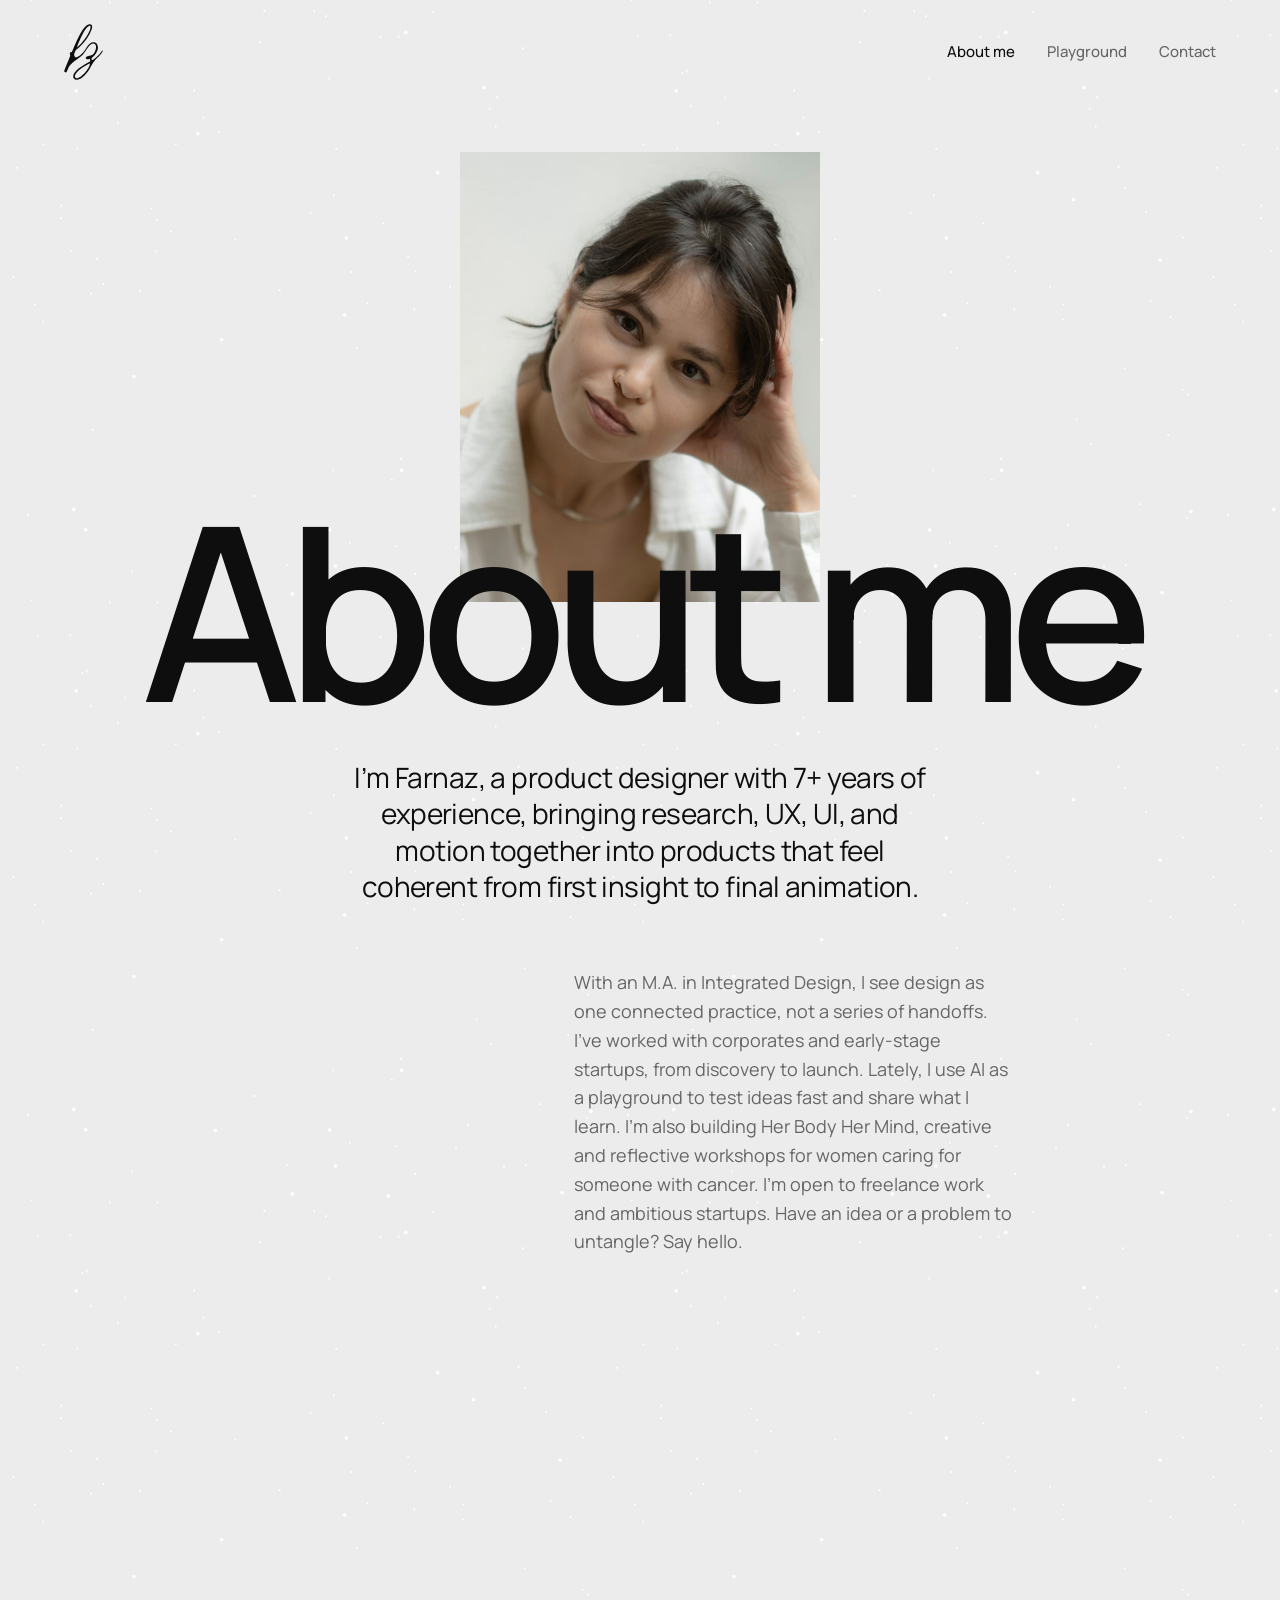
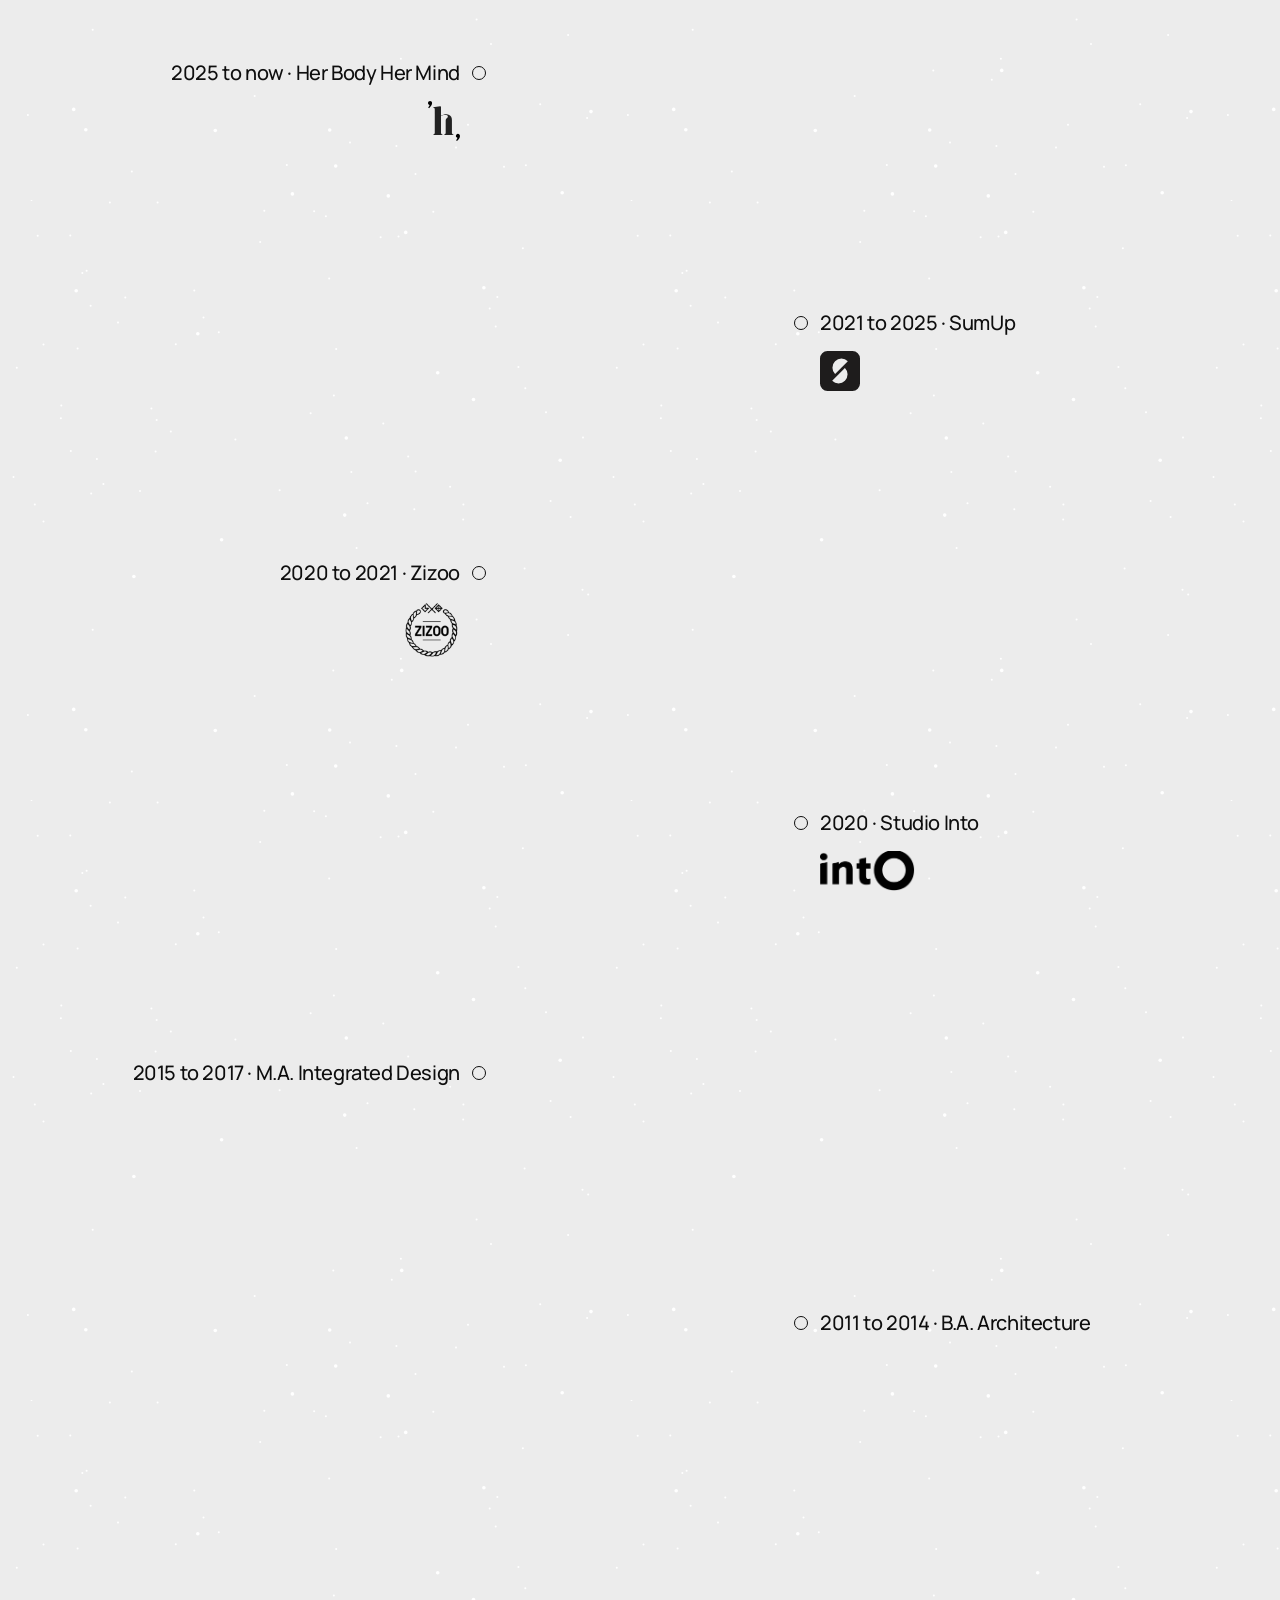
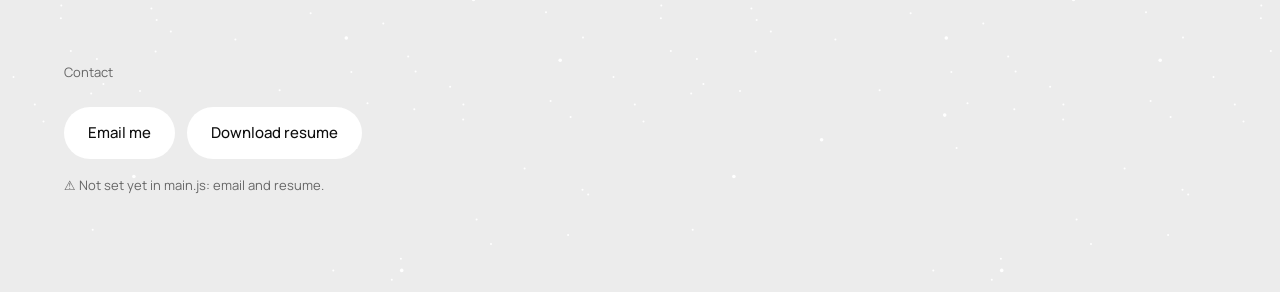
==== 02 Site/about.html @ 8afac3a8 "Add the About me page, home captions with arrows, card images and the Her Body, Her Mind design syst" ====
<!doctype html>
<html lang="en">
<head>
  <meta charset="utf-8">
  <meta name="viewport" content="width=device-width, initial-scale=1">
  <title>About · Farnaz Zamanian</title>
  <link rel="preconnect" href="https://fonts.googleapis.com">
  <link rel="preconnect" href="https://fonts.gstatic.com" crossorigin>
  <link rel="stylesheet" href="https://fonts.googleapis.com/css2?family=Manrope:wght@400;500;600&display=swap">
  <link rel="stylesheet" href="style.css">
  <script src="main.js" defer></script>
</head>
<body>
  <a class="skip" href="#main">Skip to content</a>
  <header class="site-header">
    <nav class="nav container" aria-label="Main">
      <a class="nav__home" href="index.html" aria-label="Farnaz Zamanian, home"><svg class="logo" viewBox="82 6 348 500" aria-hidden="true" focusable="false"><path d="M307.298 8.20898C339.814 5.30316 336.316 33.285 328.627 54.3984C308.853 108.698 273.041 160.387 232.014 201.142C224.745 208.503 216.998 215.389 208.826 221.754C200.422 228.169 191.078 231.038 186.95 240.13C183.36 248.037 179.671 256.204 176.059 264.461C166.529 286.24 179.042 309.8 200.924 300.509C234.007 286.46 257.809 255.288 276.921 226.456C288.72 208.657 299.004 190.495 317.171 178.233C333.674 165.115 365.833 166.449 377.212 186.185C401.327 228.013 365.692 281.834 332.319 306.9C328.589 309.703 326.84 315.054 327.489 319.675C328.464 326.607 335.839 328.576 341.574 324.561C378.059 299.019 393.196 285.173 421.891 244.902C422.743 243.706 423.875 242.552 425.321 242.808C427.142 243.129 428.756 244.733 428.507 246.565C427.128 256.704 405.803 280.187 400.363 286.557C394.262 293.702 387.477 300.314 380.286 306.552C351.636 331.403 332.497 365.231 315.018 398.89C309.653 409.22 303.227 419.217 295.889 429.108C272.165 459.653 240.599 495.682 200.924 503.237C181.516 506.933 166.406 496.988 163.854 477.857C163.312 421.827 260.702 370.568 309.542 344.035C313.824 341.709 316.378 337.125 315.821 332.283C315.411 328.715 314.885 325.37 314.247 321.642C313.877 319.478 311.641 318.179 309.558 318.869C300.068 321.99 280.174 325.458 276.649 312.515C275.882 309.603 276.317 306.507 277.857 303.914C290.083 283.186 329.113 291.074 344.763 272.793C349.681 267.048 354.107 260.928 357.358 254.126C365.285 237.545 380.638 193.138 351.081 182.028C321.523 170.919 293.761 221.754 272.903 249.93C266.989 257.919 261.683 266.334 255.353 274.004C252.06 277.967 248.4 281.954 244.438 285.821C206.471 322.877 137.004 354.949 118.156 404.54C115.755 410.859 111.068 421.158 107.497 430.136C104.922 436.61 97.5858 440.306 91.3115 437.274C85.1284 434.287 82.3163 426.478 85.04 420.175C90.3221 407.95 96.7966 391.263 99.7461 383.979L135.475 295.416C138.038 289.063 137.797 281.922 135.437 275.49C133.602 270.489 132.807 264.473 136.341 260.487C142.117 253.974 149.851 261.039 153.254 254.126C180.196 199.389 242.364 20.1179 307.298 8.20898ZM312.146 359.053C311.788 358.118 310.782 358.011 309.899 358.482C265.121 382.412 199.877 416.162 179.975 465.539C177.712 471.154 179.617 478.369 183.101 484.067C185.146 487.413 188.495 489.847 192.385 490.344C233.6 495.606 316.963 394.35 312.332 359.705C312.305 359.5 312.219 359.246 312.146 359.053ZM308.918 21.8477C299 26.3564 291.326 32.4171 284.113 40.5283C253.822 74.5938 217.723 160.934 201.337 204.847C200.024 208.378 198.787 211.937 197.629 215.521C200.313 213.337 202.978 211.128 205.621 208.896C246.649 169.135 282.272 125.9 306.68 74.0479C312.883 60.8682 318.46 46.3257 319.492 31.6904C320.005 24.4195 315.833 21.6544 308.918 21.8477Z" fill="currentColor"/></svg></a>
      <ul class="nav__links"><li><a href="about.html" aria-current="page">About me</a></li><li><a href="playground.html">Playground</a></li><li><a href="#contact">Contact</a></li></ul>
    </nav>
  </header>
  <main id="main">
    <section class="container aboutme">
      <img class="aboutme__photo" src="assets/images/farnaz-portrait.jpg" width="960" height="1200" alt="Portrait of Farnaz Zamanian">
      <h1 class="aboutme__title">About me</h1>
      <p class="aboutme__intro">I’m Farnaz, a product designer with 7+ years of experience, bringing research, UX, UI, and motion together into products that feel coherent from first insight to final animation.</p>
      <p class="aboutme__more">With an M.A. in Integrated Design, I see design as one connected practice, not a series of handoffs. I’ve worked with corporates and early-stage startups, from discovery to launch. Lately, I use AI as a playground to test ideas fast and share what I learn. I’m also building Her Body Her Mind, creative and reflective workshops for women caring for someone with cancer. I’m open to freelance work and ambitious startups. Have an idea or a problem to untangle? Say hello.</p>
    </section>
    <section class="container tl" aria-labelledby="tl-title">
      <h2 class="sr-only" id="tl-title">Experience and education</h2>
      <div class="tl__track">
        <svg class="tl__line" aria-hidden="true" focusable="false"><path d=""/><path class="tl__probe" d=""/></svg>
        <ol class="tl__items">
          <li class="tl__item">
            <button class="tl__btn" type="button" aria-expanded="false" aria-controls="tl-1"><span class="tl__dot" aria-hidden="true"></span><span class="tl__short">2025 to now · Her Body Her Mind</span></button>
            <img class="tl__logo" src="assets/logos/herbody-her-mind.svg" alt="" height="40">
            <div class="tl__more" id="tl-1" hidden><p class="tl__role">Founder &amp; Product Strategy Lead</p><p class="tl__meta">Her Body Her Mind · October 2025 to present</p><p class="tl__desc">Leading discovery research and service design initiatives to understand healthcare accessibility barriers and support needs for women affected by cancer.</p></div>
          </li>
          <li class="tl__item">
            <button class="tl__btn" type="button" aria-expanded="false" aria-controls="tl-2"><span class="tl__dot" aria-hidden="true"></span><span class="tl__short">2021 to 2025 · SumUp</span></button>
            <img class="tl__logo" src="assets/logos/sumup.svg" alt="" height="40">
            <div class="tl__more" id="tl-2" hidden><p class="tl__role">Product Designer</p><p class="tl__meta">SumUp · May 2021 to February 2025</p><p class="tl__desc">Led end-to-end product design initiatives across Profile &amp; Settings, Home Screen, and navigation experiences within a large-scale fintech ecosystem.</p></div>
          </li>
          <li class="tl__item">
            <button class="tl__btn" type="button" aria-expanded="false" aria-controls="tl-3"><span class="tl__dot" aria-hidden="true"></span><span class="tl__short">2020 to 2021 · Zizoo</span></button>
            <img class="tl__logo" src="assets/logos/zizoo.png" alt="" height="40">
            <div class="tl__more" id="tl-3" hidden><p class="tl__role">UI Designer</p><p class="tl__meta">Zizoo · 2020 to 2021</p><p class="tl__desc">As the only UI designer, I built Zizoo’s style guide from scratch, with reusable components and clear guidelines.</p></div>
          </li>
          <li class="tl__item">
            <button class="tl__btn" type="button" aria-expanded="false" aria-controls="tl-4"><span class="tl__dot" aria-hidden="true"></span><span class="tl__short">2020 · Studio Into</span></button>
            <img class="tl__logo" src="assets/logos/into.png" alt="" height="40">
            <div class="tl__more" id="tl-4" hidden><p class="tl__role">Marketing &amp; design research</p><p class="tl__meta">Studio Into · March 2020 to September 2020</p><p class="tl__desc">Supported user interviews, diary studies, and research synthesis across international projects.</p></div>
          </li>
          <li class="tl__item">
            <button class="tl__btn" type="button" aria-expanded="false" aria-controls="tl-5"><span class="tl__dot" aria-hidden="true"></span><span class="tl__short">2015 to 2017 · M.A. Integrated Design</span></button>
            <div class="tl__more" id="tl-5" hidden><p class="tl__role">Master, Integrated Design</p><p class="tl__meta">Fachhochschule Anhalt, Dessau, Germany · 2015 to 2017</p></div>
          </li>
          <li class="tl__item">
            <button class="tl__btn" type="button" aria-expanded="false" aria-controls="tl-6"><span class="tl__dot" aria-hidden="true"></span><span class="tl__short">2011 to 2014 · B.A. Architecture</span></button>
            <div class="tl__more" id="tl-6" hidden><p class="tl__role">Bachelor of Art, Architecture &amp; Historical Monument</p><p class="tl__meta">Azad University of Applied Science, Hamedan, Iran · 2011 to 2014</p></div>
          </li>
        </ol>
      </div>
    </section>
  </main>
  <footer class="site-footer" id="contact">
    <div class="container footer">
      <p class="footer__label">Contact</p>
      <div class="footer__ctas">
        <a class="cta" data-email href="#"><svg class="cta__icon" viewBox="0 0 24 24" aria-hidden="true" focusable="false"><rect x="3" y="5" width="18" height="14" rx="2" fill="none" stroke="currentColor" stroke-width="1.8"/><path d="m4 7 8 6 8-6" fill="none" stroke="currentColor" stroke-width="1.8" stroke-linecap="round" stroke-linejoin="round"/></svg><span class="cta__label">Email me</span></a>
        <a class="cta" data-resume href="#" download><svg class="cta__icon" viewBox="0 0 24 24" aria-hidden="true" focusable="false"><path d="M12 4v11m0 0-4.5-4.5M12 15l4.5-4.5M5 19h14" fill="none" stroke="currentColor" stroke-width="1.8" stroke-linecap="round" stroke-linejoin="round"/></svg><span class="cta__label">Download resume</span></a>
      </div>
      <p class="todo" data-config-note hidden></p>
    </div>
  </footer>
</body>
</html>
---- 02 Site/style.css ----
/* Tokens from 00 Context/visual-direction.md */
:root {
  --bg: #ECECEC;
  --surface: #F7F7F4;
  --pill: #FFFFFF;
  --text: #0E0E0E;
  --text-2: #666666;
  --accent: #6E64FD;      /* large text, icons, focus, shapes */
  --accent-text: #4F43FD; /* small accent text only */
  --mockup-bg: #D4D5DA;   /* behind device mockups only */
  --font: "Manrope", system-ui, sans-serif;

  --space: 8px;
  --max: 1272px;          /* measured from tomasnozina.com, see visual-direction.md */
  --radius: 40px;         /* measured from tomasnozina.com */
  --gap: 24px;
  --section: 96px;
  --ease: cubic-bezier(.2, .7, .2, 1);
}

@media (max-width: 720px) {
  :root { --section: 64px; }
}

* { box-sizing: border-box; }

html { scroll-behavior: smooth; }

body {
  margin: 0;
  /* Paper texture: small static white dots on the gray ground (founder, 2026-11-05) */
  background: var(--bg) url("assets/paper-dots.svg") repeat;
  color: var(--text);
  font-family: var(--font);
  font-size: 17px;
  line-height: 1.6;
  -webkit-font-smoothing: antialiased;
}

img, svg { display: block; max-width: 100%; }

a { color: inherit; }

:focus-visible {
  outline: 2px solid var(--accent);
  outline-offset: 3px;
  border-radius: 4px;
}

.container {
  width: min(var(--max), 100% - 2 * max(16px, 5vw));
  margin-inline: auto;
}

.section { padding-block: var(--section); }
.section--tight { padding-top: 0; }
#work { scroll-margin-top: 24px; }

.skip {
  position: absolute;
  left: 16px;
  top: -100px;
  padding: 12px 16px;
  background: var(--pill);
  border-radius: 999px;
  z-index: 10;
}
.skip:focus { top: 16px; }

.todo {
  margin: 16px 0 0;
  font-size: 13px;
  color: var(--text-2);
}

/* Nav */
.site-header { padding-block: 24px; }

.nav {
  display: flex;
  align-items: center;
  justify-content: space-between;
  flex-wrap: wrap;
  gap: 16px 32px;
}

.nav__home {
  display: inline-flex;
  align-items: center;
  gap: 12px;
  min-height: 44px;
  font-weight: 600;
  font-size: 16px;
  text-decoration: none;
}

.logo { width: auto; height: 56px; }
@media (max-width: 720px) {
  .logo { height: 48px; }
}

.nav__links {
  display: flex;
  flex-wrap: wrap;
  gap: 4px 8px;
  margin: 0 -12px;
  padding: 0;
  list-style: none;
  font-size: 15px;
  font-weight: 500;
}

.nav__links a {
  display: inline-flex;
  align-items: center;
  min-height: 44px;
  padding-inline: 12px;
  text-decoration: none;
  color: var(--text-2);
  transition: color .2s var(--ease);
}
.nav__links a:hover,
.nav__links a[aria-current="page"] { color: var(--text); }

/* Type */
.hero__title,
.page-title {
  margin: 0;
  font-weight: 600;
  letter-spacing: -0.04em;
  line-height: 1.04;
  text-wrap: balance;
}
.hero__title { font-size: 64px; }
/* Same size as the About body text (founder, 2026-11-05) */
.hero__text { font-size: 17px; font-weight: 400; line-height: 1.6; }
@media (max-width: 720px) {
  .hero__title { font-size: 40px; }
}

/* Home hero: intro in the left column, lined up with the left card column (photo moved to About, 2026-11-05) */
.hero {
  display: grid;
  grid-template-columns: repeat(2, minmax(0, 1fr));
  gap: var(--gap);
  align-items: start;
}
.hero__intro { min-width: 0; grid-column: 1; }
.about__photo { margin-bottom: 40px; }
.hero__photo {
  width: min(250px, 100%);
  height: auto;
  aspect-ratio: 1 / 1;
  border-radius: 50%;
  object-fit: cover;
}
@media (max-width: 720px) {
  .hero { grid-template-columns: 1fr; gap: 40px; }
  .hero__photo { width: 180px; }
}
.page-title { font-size: clamp(36px, 5vw, 64px); }

.hero__text {
  margin: 24px 0 0;
  max-width: 60ch;
  color: var(--text-2);
}
.hero__text + .hero__text { margin-top: 16px; }
.hero__cta { margin-top: 40px; }
.hero__thesis { color: var(--text); }

/* AI stack: surface pills, no outline, text only, not clickable */
.stack {
  display: flex;
  flex-wrap: wrap;
  gap: 8px;
  margin: 24px 0 0;
  padding: 0;
  list-style: none;
}
.stack li {
  display: inline-flex;
  align-items: center;
  min-height: 40px;
  padding-inline: 16px;
  border-radius: 999px;
  background: var(--surface);
  font-size: 15px;
  font-weight: 500;
}

.prose { max-width: 60ch; }
.prose p { margin: 24px 0 0; }
.prose .page-title { max-width: 16ch; }

/* Hero card stack: one case study per card, loops on its own, pauses on hover and focus (founder, 2026-11-05) */
.hstack {
  position: relative;
  justify-self: end;
  width: min(380px, 62%);
  aspect-ratio: 340 / 460;
  margin-right: calc(min(380px, 62%) * 0.54);
}
.hstack__card {
  position: absolute;
  inset: 0;
  display: grid;
  place-items: center;
  overflow: hidden;
  border-radius: 32px;
  background: var(--surface);
  transform-origin: left center;
  transition: transform .7s var(--ease), opacity .7s var(--ease);
}
.hstack__card img { width: 100%; height: 100%; object-fit: cover; object-position: var(--pos, 50% 50%); }
/* Hovered or focused card: comes to the front and widens across the whole stack area */
.hstack__card { right: auto; width: 100%; transition: transform .7s var(--ease), opacity .7s var(--ease), width .6s var(--ease); }
.hstack__card.is-open { width: 154%; }
/* Caption under the stack, with arrows (founder chose option B, 6 Nov 2026) */
.hstack { margin-bottom: 300px; }
.hcap { position: absolute; left: 0; top: calc(100% + 24px); width: 154%; }
.hcap p { margin: 0; }
.hcap__tag { font-size: 14px; font-weight: 600; color: var(--accent-text); }
.hcap__title { margin-top: 6px !important; font-size: 24px; font-weight: 600; line-height: 1.2; }
.hcap__problem { margin-top: 8px !important; font-size: 17px; line-height: 1.45; max-width: 46ch; }
.hcap :is(.hcap__tag, .hcap__title, .hcap__problem) { transition: opacity .3s var(--ease); }
.hcap.is-fading :is(.hcap__tag, .hcap__title, .hcap__problem) { opacity: 0; }
.hcap__nav { display: flex; align-items: center; gap: 12px; margin-top: 16px; font-size: 14px; }
.hcap__nav button { width: 44px; height: 44px; border: 1px solid var(--text); border-radius: 50%; background: transparent; color: var(--text); font: inherit; font-size: 18px; cursor: pointer; }
.hcap__nav button:hover { background: var(--text); color: var(--bg); }
@media (max-width: 720px) {
  .hstack { justify-self: start; width: min(260px, 60%); margin-right: 0; }
  .hcap { width: calc(100vw - 2 * max(16px, 5vw)); }
}

/* Cards: visual only, title appears over a blurred image on hover */
.card {
  position: relative;
  display: block;
  overflow: hidden;
  border-radius: var(--radius);
  background: var(--surface);
  text-decoration: none;
  isolation: isolate;
}
.card--square,
.card--small { aspect-ratio: 1 / 1; }
.card--wide { grid-column: 1 / -1; aspect-ratio: 1272 / 624; }

.card__media {
  position: absolute;
  inset: 0;
  display: grid;
  place-items: center;
  transition: filter .5s var(--ease), transform .5s var(--ease);
}

/* Motion mockup card: video fills the card */
.card__video {
  width: 100%;
  height: 100%;
  object-fit: cover;
  display: block;
}

.card__placeholder {
  font-size: 13px;
  color: var(--text-2);
}

.card__title {
  position: absolute;
  inset: 0;
  display: grid;
  place-items: center;
  padding: 24px;
  text-align: center;
  font-size: clamp(24px, 3vw, 40px);
  font-weight: 600;
  letter-spacing: -0.03em;
  line-height: 1.1;
  background: rgb(236 236 236 / .45);
  opacity: 0;
  transition: opacity .4s var(--ease);
}

@media (hover: hover) {
  .card:hover .card__media,
  .card:focus-visible .card__media { filter: blur(16px); transform: scale(1.04); }
  .card:hover .card__title,
  .card:focus-visible .card__title { opacity: 1; }
  /* Motion cards: no blur and no title on hover, so the motion stays visible.
     Keyboard focus still shows the title. */
  .card--motion:hover .card__media,
  .card--motion:focus-visible .card__media { filter: none; transform: none; }
  .card--motion:hover:not(:focus-visible) .card__title { opacity: 0; }
}

/* Touch fallback: title always visible */
@media (hover: none) {
  .card__title {
    opacity: 1;
    inset: auto 0 0 0;
    display: block;
    padding: 16px 20px;
    text-align: left;
    font-size: 20px;
    background: rgb(247 247 244 / .9);
  }
}

/* Home: featured mosaic, two squares then one full-width card */
.mosaic {
  display: grid;
  grid-template-columns: repeat(2, minmax(0, 1fr));
  gap: var(--gap);
}
@media (max-width: 720px) {
  .mosaic { grid-template-columns: 1fr; }
  .card--wide { aspect-ratio: 1 / 1; }
}

/* Playground: three columns of smaller squares */
.grid {
  display: grid;
  grid-template-columns: repeat(3, minmax(0, 1fr));
  gap: var(--gap);
  margin-top: 48px;
}
@media (max-width: 960px) {
  .grid { grid-template-columns: repeat(2, minmax(0, 1fr)); }
}
@media (max-width: 560px) {
  .grid { grid-template-columns: 1fr; }
}

.tile {
  aspect-ratio: 1 / 1;
  border-radius: var(--radius);
  background: var(--surface);
  display: grid;
  place-items: center;
}

/* Case study: every value from "Case study layout" in 00 Context/visual-direction.md */
.cs {
  --cs-h1: 64px;
  --cs-lead: 28px;
  --cs-h2: 40px;
  --cs-h3: 24px;
  --cs-num: 64px;
  --cs-section: 128px;
  --cs-h3-above: 48px;
  --cs-visual: 48px;
  --cs-title-cover: 32px;
  --cs-cover-intro: 64px;
}
@media (max-width: 720px) {
  .cs {
    --cs-h1: 36px;
    --cs-lead: 20px;
    --cs-h2: 28px;
    --cs-h3: 20px;
    --cs-num: 44px;
    --cs-section: 80px;
    --cs-h3-above: 40px;
    --cs-visual: 32px;
    --cs-title-cover: 24px;
    --cs-cover-intro: 40px;
  }
}

.cs__title { padding-top: 40px; }
.cs__title .page-title { font-size: var(--cs-h1); text-wrap: pretty; }
.cs__meta {
  margin: 0 0 16px;
  font-size: 13px;
  font-weight: 500;
  color: var(--text-2);
}

.cs__cover {
  aspect-ratio: 16 / 8;
  margin-top: var(--cs-title-cover);
  border-radius: var(--radius);
  background: var(--surface);
  display: grid;
  place-items: center;
  overflow: hidden;
}
.cs__video {
  width: 100%;
  height: 100%;
  object-fit: cover;
  display: block;
}

.cs__head { padding-top: var(--cs-cover-intro); }

.cs__lead {
  margin: 0;
  font-size: var(--cs-lead);
  font-weight: 500;
  letter-spacing: -0.02em;
  line-height: 1.3;
  color: var(--text-2);
}

.cs__snapshot {
  display: grid;
  grid-template-columns: repeat(4, minmax(0, 1fr));
  gap: 24px;
  margin: var(--cs-visual) 0 0;
}
.cs__snapshot dt {
  font-size: var(--cs-h3);
  font-weight: 600;
  letter-spacing: -0.02em;
  color: var(--accent);
}
.cs__snapshot dd { margin: 8px 0 0; }

.cs__body {
  display: grid;
  grid-template-columns: 200px minmax(0, 1fr);
  gap: 64px;
  padding-block: var(--cs-section);
}

.cs__toc ul {
  position: sticky;
  top: 24px;
  margin: 0;
  padding: 0;
  list-style: none;
  font-size: 15px;
  font-weight: 500;
}
.cs__toc a {
  display: flex;
  align-items: center;
  min-height: 44px;
  color: var(--text-2);
  text-decoration: none;
}
.cs__toc a:hover,
.cs__toc a.is-active { color: var(--text); }

/* Case study top (founder, 2026-11-05): industry tags, title, subtitle, summary, snapshot, problem. No cover. */
.cs__tags {
  margin: 0 0 16px;
  font-size: 13px;
  font-weight: 500;
  color: var(--accent-text);
}
.cs__subtitle { margin-top: 16px; max-width: 32ch; }
.cs__summary { margin: 0; max-width: 60ch; }
.cs__problem {
  display: grid;
  grid-template-columns: minmax(0, 1fr) minmax(0, 2fr);
  gap: 24px 64px;
  margin-top: var(--cs-section);
}
.cs__problem h2 {
  margin: 0;
  font-size: var(--cs-h2);
  font-weight: 600;
  letter-spacing: -0.03em;
  line-height: 1.1;
}
.cs__problem p { margin: 0; font-size: var(--cs-lead); line-height: 1.3; color: var(--text-2); }
@media (max-width: 720px) {
  .cs__problem { grid-template-columns: 1fr; }
}

/* Acts: number-led title moment (option 2B in visual-direction.md) */
.act + .act { margin-top: var(--cs-section); }
.act__head {
  display: flex;
  align-items: baseline;
  gap: 24px;
  margin: 0 0 48px;
}
.act__num {
  font-size: var(--cs-num);
  font-weight: 600;
  letter-spacing: -0.04em;
  line-height: 1;
  color: var(--accent);
}
.act__title {
  margin: 0;
  font-size: var(--cs-h2);
  font-weight: 600;
  letter-spacing: -0.03em;
  color: var(--accent); /* whole act headline in purple (founder, 2026-11-05) */
}
.cs__head .cs__label { margin-bottom: 16px; }
.cs__story { margin: 24px 0 0; }

/* Section pattern: label, heading, the point, visual, short text */
.cs__section { scroll-margin-top: 24px; }
.cs__section + .cs__section { margin-top: var(--cs-section); }
.cs__label {
  margin: 0 0 8px;
  font-size: 13px;
  font-weight: 500;
  color: var(--accent-text);
}
.cs__section h3 {
  margin: 0;
  font-size: var(--cs-h2);
  font-weight: 600;
  letter-spacing: -0.03em;
  line-height: 1.1;
}
.cs__section .cs__point { margin-top: 24px; }
.cs__section h4 {
  margin: var(--cs-h3-above) 0 16px;
  font-size: var(--cs-h3);
  font-weight: 600;
  letter-spacing: -0.02em;
  line-height: 1.2;
}
.cs__section h4 + p,
.cs__section h4 + ul { margin-top: 0; }

.cs__content p,
.cs__content ul { margin: 16px 0 0; }
.cs__content ul { padding-left: 20px; }
.cs__content li + li { margin-top: 8px; }
.cs__content a { color: var(--accent-text); }
.cs__hl { color: var(--accent-text); }

.cs__quote {
  margin: var(--cs-visual) 0;
  font-size: var(--cs-lead);
  font-weight: 500;
  letter-spacing: -0.02em;
  line-height: 1.3;
}
.cs__quote p { margin: 0; }

/* Table content as stacked cards, readable on phones */
.cs__rows { margin: var(--cs-visual) 0; }
.cs__row {
  padding: 24px;
  border-radius: 24px;
  background: var(--surface);
}
.cs__row + .cs__row { margin-top: 16px; }
.cs__section .cs__row-title { margin: 0; font-size: 17px; }
.cs__row dl { margin: 16px 0 0; }
.cs__row dl > div + div { margin-top: 16px; }
.cs__row dt { font-size: 13px; color: var(--text-2); }
.cs__row dd { margin: 4px 0 0; }

@media (max-width: 720px) {
  .cs__snapshot { grid-template-columns: repeat(2, minmax(0, 1fr)); }
  .cs__body { grid-template-columns: 1fr; gap: 24px; }
  .cs__toc ul { position: static; display: flex; flex-wrap: wrap; gap: 0 20px; }
}

/* CTA: pill that extends to show its icon on hover */
.cta {
  display: inline-flex;
  align-items: center;
  min-height: 52px;
  padding-inline: 24px;
  border-radius: 999px;
  background: var(--pill);
  color: var(--text);
  font-size: 15px;
  font-weight: 500;
  text-decoration: none;
  transition: padding .35s var(--ease);
}
.cta__icon {
  width: 0;
  height: 20px;
  color: var(--accent);
  opacity: 0;
  transition: width .35s var(--ease), margin .35s var(--ease), opacity .25s var(--ease);
}
.cta:hover .cta__icon,
.cta:focus-visible .cta__icon {
  width: 20px;
  margin-right: 10px;
  opacity: 1;
}
.cta:hover,
.cta:focus-visible { padding-inline: 28px; }
/* Dark CTA (hero, founder 2026-11-05): text primary as the fill, white label */
.cta--dark { background: var(--text); color: #FFFFFF; }

/* Footer */
.site-footer { padding-block: var(--section); }
.footer__label {
  margin: 0 0 24px;
  font-size: 13px;
  color: var(--text-2);
}
.footer__ctas {
  display: flex;
  flex-wrap: wrap;
  gap: 12px;
}

/* Scroll reveal: only once JS is running, so content is visible without it */
.js .reveal {
  opacity: 0;
  transform: translateY(40px);
  transition: opacity .7s var(--ease), transform .7s var(--ease);
}
.js .card--left.reveal { transform: translateY(40px) rotate(-3deg); }
.js .card--right.reveal { transform: translateY(40px) rotate(3deg); }
.js .reveal.is-in {
  opacity: 1;
  transform: none;
}

@media (prefers-reduced-motion: reduce) {
  html { scroll-behavior: auto; }
  *, *::before, *::after {
    transition-duration: .01ms !important;
    animation-duration: .01ms !important;
  }
  .js .reveal,
  .js .card--left.reveal,
  .js .card--right.reveal { opacity: 1; transform: none; }
  .card:hover .card__media { transform: none; }
}

/* Process timeline: the line fills as you scroll, each step lights up in turn */
.steps {
  --fill: 0;
  position: relative;
  margin: var(--cs-visual) 0;
  padding: 0 0 0 40px;
  list-style: none;
}
.steps::before,
.steps::after {
  content: "";
  position: absolute;
  left: 7px;
  top: 8px;
  bottom: 8px;
  width: 2px;
  border-radius: 2px;
  background: var(--surface);
}
.steps::after {
  background: var(--accent);
  transform-origin: top;
  transform: scaleY(var(--fill));
}
.step {
  position: relative;
  display: grid;
  grid-template-columns: minmax(0, 1fr);
  gap: 32px;
  align-items: start;
}
.step + .step { margin-top: 64px; }
.step::before {
  content: "";
  position: absolute;
  left: -40px;
  top: 4px;
  width: 16px;
  height: 16px;
  border-radius: 50%;
  background: var(--bg);
  border: 2px solid var(--text-2);
  z-index: 1;
  transition: background .4s var(--ease), border-color .4s var(--ease);
}
.step.is-on::before { background: var(--accent); border-color: var(--accent); }
.cs__content .step p { margin: 8px 0 0; }
.cs__content .step .step__phase {
  margin: 0;
  font-size: 13px;
  font-weight: 600;
  color: var(--accent-text);
}
.cs__content .step .step__stat {
  margin-top: 8px;
  font-size: var(--cs-h3);
  font-weight: 600;
  letter-spacing: -0.02em;
}
.step__num {
  font-size: var(--cs-num);
  line-height: 1;
  color: var(--accent);
  font-variant-numeric: tabular-nums;
}
.step__tools { font-size: 13px; color: var(--text-2); }
.step__media {
  aspect-ratio: 16 / 10;
  border-radius: 24px;
  background: var(--surface);
  display: grid;
  place-items: center;
  overflow: hidden;
}
.step__media img { width: 100%; height: 100%; object-fit: cover; }

.js .step .step__text,
.js .step .step__media {
  opacity: 0;
  transform: translateY(24px);
  transition: opacity .6s var(--ease), transform .6s var(--ease);
}
.js .step .step__media { transition-delay: .12s; }
.js .step.is-seen .step__text,
.js .step.is-seen .step__media { opacity: 1; transform: none; }

@media (max-width: 720px) {
  .step { grid-template-columns: 1fr; gap: 16px; }
}
@media (prefers-reduced-motion: reduce) {
  .js .step .step__text,
  .js .step .step__media { opacity: 1; transform: none; }
}

/* Text for screen readers only */
.sr-only {
  position: absolute;
  width: 1px;
  height: 1px;
  margin: -1px;
  overflow: hidden;
  clip: rect(0 0 0 0);
  white-space: nowrap;
}

/* Story cards: overview first, "Read more" opens the rest in place (founder, 2026-11-05) */
.story-cards {
  display: grid;
  grid-template-columns: repeat(auto-fill, minmax(280px, 1fr));
  gap: 16px;
  margin: var(--cs-visual) 0;
}
.story-card {
  display: flex;
  flex-direction: column;
  align-items: flex-start;
  padding: 24px;
  border-radius: 24px;
  background: var(--surface);
}
.story-card.is-open { grid-column: 1 / -1; }
.cs__section .story-card__title {
  margin: 0 0 12px;
  font-size: var(--cs-h3);
  color: var(--accent-text);
}
.cs__content .story-card p { margin: 0; }
.cs__content .story-card__more p { margin-top: 12px; }
.js .story-card__more { display: none; }
.js .story-card.is-open .story-card__more { display: block; }
.story-card__toggle { display: none; }
.js .story-card__toggle {
  display: inline-flex;
  align-items: center;
  min-height: 44px;
  margin-top: auto;
  padding: 16px 0 0;
  border: 0;
  background: none;
  font: inherit;
  font-size: 15px;
  font-weight: 500;
  color: var(--accent-text);
  cursor: pointer;
}
.js .story-card__toggle:hover { text-decoration: underline; }

/* Quote in "Where it started": body size, highlighted in accent text, close to its heading (founder, 2026-11-05) */
.cs__quote--body {
  margin: 16px 0 var(--cs-visual);
  /* 19px bold counts as large text, so #666 on the marker passes 3:1 (3.96:1) */
  font-size: 19px;
  font-weight: 600;
  line-height: 1.6;
  letter-spacing: 0;
  color: var(--text-2);
}
/* Marker highlight: a light tint of the one accent behind the words (founder, 2026-11-05) */
.cs__quote--body p {
  display: inline;
  padding: 2px 6px;
  background: color-mix(in srgb, var(--accent) 18%, transparent);
  -webkit-box-decoration-break: clone;
  box-decoration-break: clone;
}

/* Me / AI cards: who did what in each phase, from CLAUDE.md and decision-log.md (founder, 2026-11-05) */
.roles {
  display: grid;
  grid-template-columns: repeat(auto-fill, minmax(220px, 1fr));
  gap: 16px;
  margin: var(--cs-visual) 0;
}
.role-card {
  display: flex;
  flex-direction: column;
  align-items: flex-start;
  padding: 24px;
  border-top: 4px solid var(--accent);
  border-radius: 24px;
  background: var(--surface);
}
.cs__content .role-card p { margin: 0; }
.cs__content .role-card .role-card__phase {
  margin-bottom: 16px;
  font-size: 13px;
  font-weight: 600;
  color: var(--accent-text);
}
.cs__content .role-card .role-card__who {
  display: inline-flex;
  align-items: center;
  min-height: 24px;
  padding: 0 10px;
  border-radius: 999px;
  font-size: 13px;
  font-weight: 600;
}
.role-card__who--me { background: var(--text); color: #FFFFFF; }
.role-card__who--ai { border: 1px solid var(--accent-text); color: var(--accent-text); }
.cs__content .role-card .role-card__text { margin: 8px 0 24px; }
.cs__content .role-card .role-card__text:last-child { margin-bottom: 0; }

/* Case study visual placeholder: marks where a visual will go (founder, 2026-11-05) */
.cs__placeholder {
  display: grid;
  place-items: center;
  aspect-ratio: 16 / 9;
  margin: var(--cs-visual, 48px) 0;
  border-radius: 24px;
  background: var(--surface);
  color: var(--text-2);
}

/* About me (founder, 2026-11-05): layout from the founder's reference, site type and colors, dotted background kept */
.aboutme { padding-top: 48px; text-align: center; }
.aboutme__photo {
  width: min(360px, 70%);
  height: auto;
  aspect-ratio: 4 / 5;
  margin: 0 auto;
  object-fit: cover;
}
.aboutme__title {
  position: relative;
  margin: -0.42em 0 0;
  font-size: clamp(80px, 19vw, 260px);
  font-weight: 600;
  letter-spacing: -0.06em;
  line-height: 0.9;
  white-space: nowrap;
}
.aboutme__intro {
  max-width: 34ch;
  margin: 40px auto 0;
  font-size: 28px;
  letter-spacing: -0.02em;
  line-height: 1.3;
}
/* Staggered: the second paragraph sits off-center to the right */
.aboutme__more {
  max-width: 40ch;
  margin: 64px 0 0 calc(50% - 6ch);
  text-align: left;
  font-size: 18px; /* founder, 2026-11-05 */
  line-height: 1.6;
  color: var(--text-2);
}
@media (max-width: 720px) {
  .aboutme__intro { font-size: 20px; }
  .aboutme__more { margin-left: 15%; }
}

/* Experience string: the line draws with scroll, one dot per role (most recent first), education last */
.tl { margin-top: 120px; padding-bottom: 80px; }
.tl__track { position: relative; }
.tl__line { position: absolute; inset: 0; width: 100%; height: 100%; overflow: visible; pointer-events: none; }
.tl__line path { fill: none; stroke: var(--text-2); stroke-width: 1.5; stroke-linecap: round; }
.tl__line .tl__probe { stroke: none; }
.tl__items { margin: 0; padding: 0; list-style: none; }
.tl__item { margin: 0 0 32px; }
.js .tl__item { position: absolute; margin: 0; width: max-content; opacity: 0; transition: opacity .6s var(--ease); }
.js .tl__item.is-in { opacity: 1; }
.tl__btn {
  display: flex;
  align-items: center;
  gap: 12px;
  padding: 8px;
  border: 0;
  background: none;
  color: inherit;
  font: inherit;
  text-align: inherit;
  cursor: pointer;
}
.tl__dot {
  flex: none;
  width: 14px;
  height: 14px;
  border: 1.5px solid var(--text);
  border-radius: 50%;
  background: var(--bg);
  transition: background .3s, border-color .3s;
}
.tl__btn[aria-expanded="true"] .tl__dot { border-color: var(--accent); background: var(--accent); }
.tl__short { white-space: nowrap; font-size: 20px; font-weight: 500; letter-spacing: -0.02em; line-height: 1.2; }
.tl__more { max-width: 34ch; padding: 0 8px 0 34px; }
/* Company logo under the name, lined up with the label text (founder, 2026-11-05); the name is in the label, so the logo is decorative */
.tl__logo { display: block; width: auto; height: 40px; margin: 8px 0 12px 34px; }
.tl__item--left .tl__logo { margin: 8px 34px 12px auto; }
.tl__logo[src$="zizoo.png"] { height: 56px; } /* round badge: needs more height to read */
.tl__more p { margin: 4px 0 0; font-size: 15px; line-height: 1.5; }
.tl__role { font-weight: 600; }
.tl__meta { color: var(--text-2); }
/* Labels on the left of the line: dot on the right, text right-aligned */
.tl__item--left { text-align: right; }
.tl__item--left .tl__btn { flex-direction: row-reverse; margin-left: auto; }
.tl__item--left .tl__more { margin-left: auto; padding: 0 34px 0 8px; }
/* Phones: entries flow in order; the script draws the line through the dots */
.tl__track.is-flow .tl__items { padding-top: 40px; }
.js .tl__track.is-flow .tl__item { position: relative; width: auto; margin: 0 0 48px; }
@media (max-width: 720px) {
  .js .tl__item { max-width: calc(100% - 24px); }
  .tl__short { white-space: normal; font-size: 17px; }
}
@media (prefers-reduced-motion: reduce) {
  .js .tl__item { opacity: 1; transition: none; }
}
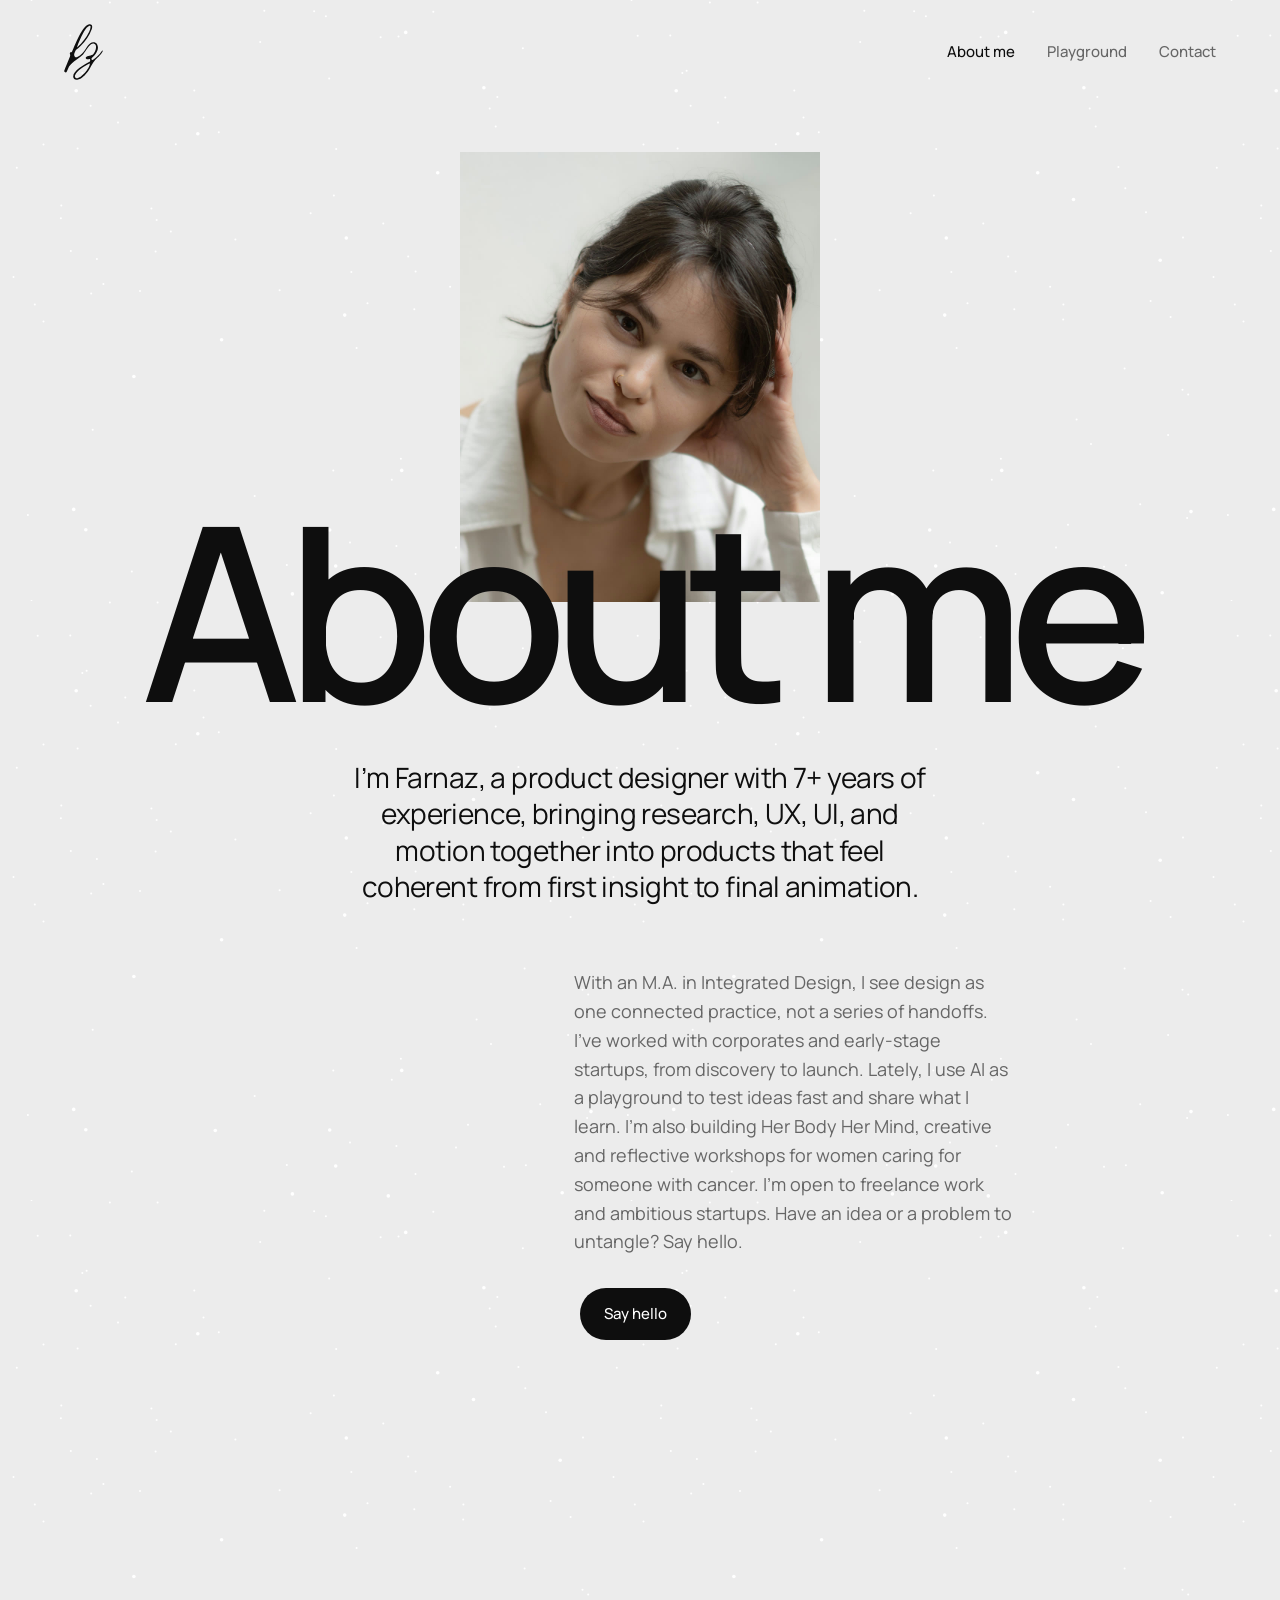
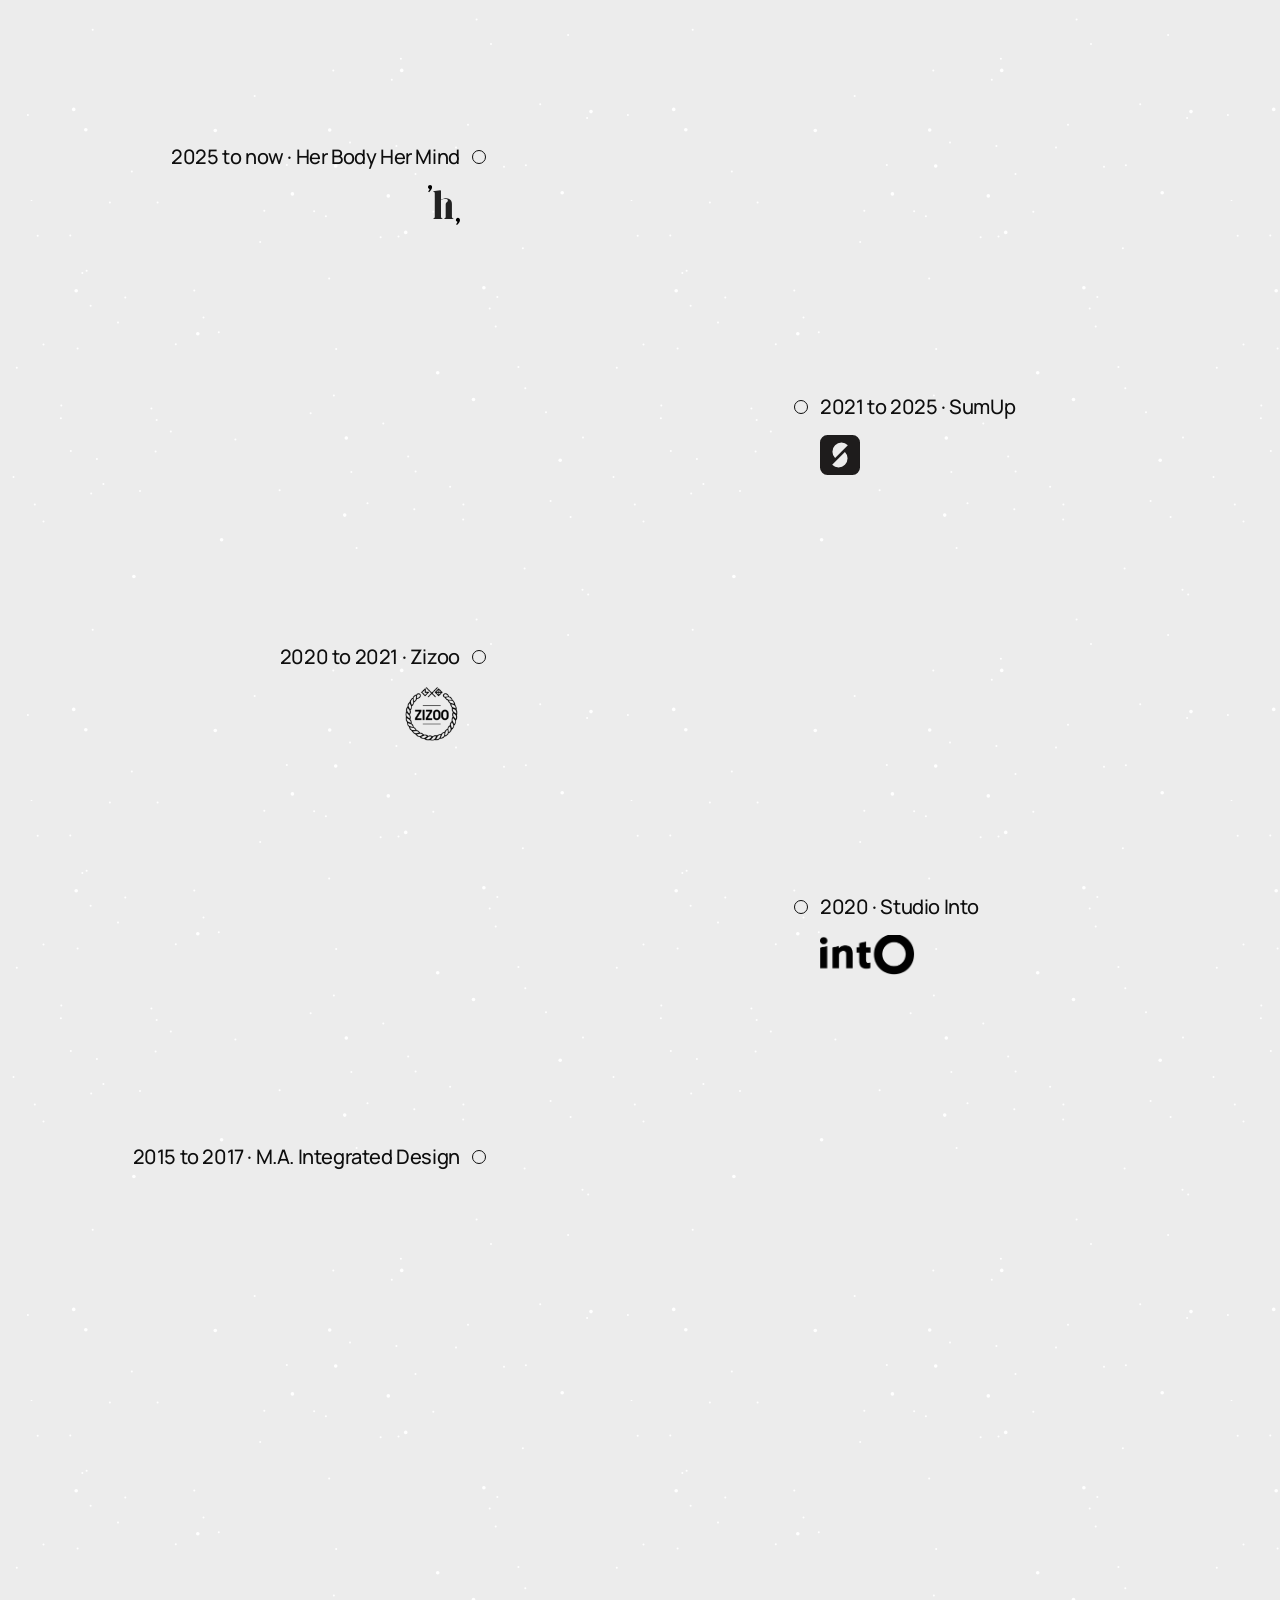
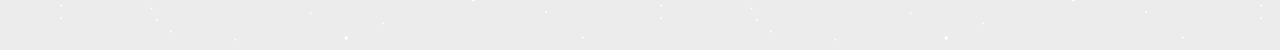
==== commit c806eb6b: "Add the contact form and contact page, move Say hello on About me, remove Download resume Co-Authore" ====
--- a/02 Site/about.html
+++ b/02 Site/about.html
@@ -15,7 +15,7 @@
   <header class="site-header">
     <nav class="nav container" aria-label="Main">
       <a class="nav__home" href="index.html" aria-label="Farnaz Zamanian, home"><svg class="logo" viewBox="82 6 348 500" aria-hidden="true" focusable="false"><path d="M307.298 8.20898C339.814 5.30316 336.316 33.285 328.627 54.3984C308.853 108.698 273.041 160.387 232.014 201.142C224.745 208.503 216.998 215.389 208.826 221.754C200.422 228.169 191.078 231.038 186.95 240.13C183.36 248.037 179.671 256.204 176.059 264.461C166.529 286.24 179.042 309.8 200.924 300.509C234.007 286.46 257.809 255.288 276.921 226.456C288.72 208.657 299.004 190.495 317.171 178.233C333.674 165.115 365.833 166.449 377.212 186.185C401.327 228.013 365.692 281.834 332.319 306.9C328.589 309.703 326.84 315.054 327.489 319.675C328.464 326.607 335.839 328.576 341.574 324.561C378.059 299.019 393.196 285.173 421.891 244.902C422.743 243.706 423.875 242.552 425.321 242.808C427.142 243.129 428.756 244.733 428.507 246.565C427.128 256.704 405.803 280.187 400.363 286.557C394.262 293.702 387.477 300.314 380.286 306.552C351.636 331.403 332.497 365.231 315.018 398.89C309.653 409.22 303.227 419.217 295.889 429.108C272.165 459.653 240.599 495.682 200.924 503.237C181.516 506.933 166.406 496.988 163.854 477.857C163.312 421.827 260.702 370.568 309.542 344.035C313.824 341.709 316.378 337.125 315.821 332.283C315.411 328.715 314.885 325.37 314.247 321.642C313.877 319.478 311.641 318.179 309.558 318.869C300.068 321.99 280.174 325.458 276.649 312.515C275.882 309.603 276.317 306.507 277.857 303.914C290.083 283.186 329.113 291.074 344.763 272.793C349.681 267.048 354.107 260.928 357.358 254.126C365.285 237.545 380.638 193.138 351.081 182.028C321.523 170.919 293.761 221.754 272.903 249.93C266.989 257.919 261.683 266.334 255.353 274.004C252.06 277.967 248.4 281.954 244.438 285.821C206.471 322.877 137.004 354.949 118.156 404.54C115.755 410.859 111.068 421.158 107.497 430.136C104.922 436.61 97.5858 440.306 91.3115 437.274C85.1284 434.287 82.3163 426.478 85.04 420.175C90.3221 407.95 96.7966 391.263 99.7461 383.979L135.475 295.416C138.038 289.063 137.797 281.922 135.437 275.49C133.602 270.489 132.807 264.473 136.341 260.487C142.117 253.974 149.851 261.039 153.254 254.126C180.196 199.389 242.364 20.1179 307.298 8.20898ZM312.146 359.053C311.788 358.118 310.782 358.011 309.899 358.482C265.121 382.412 199.877 416.162 179.975 465.539C177.712 471.154 179.617 478.369 183.101 484.067C185.146 487.413 188.495 489.847 192.385 490.344C233.6 495.606 316.963 394.35 312.332 359.705C312.305 359.5 312.219 359.246 312.146 359.053ZM308.918 21.8477C299 26.3564 291.326 32.4171 284.113 40.5283C253.822 74.5938 217.723 160.934 201.337 204.847C200.024 208.378 198.787 211.937 197.629 215.521C200.313 213.337 202.978 211.128 205.621 208.896C246.649 169.135 282.272 125.9 306.68 74.0479C312.883 60.8682 318.46 46.3257 319.492 31.6904C320.005 24.4195 315.833 21.6544 308.918 21.8477Z" fill="currentColor"/></svg></a>
-      <ul class="nav__links"><li><a href="about.html" aria-current="page">About me</a></li><li><a href="playground.html">Playground</a></li><li><a href="#contact">Contact</a></li></ul>
+      <ul class="nav__links"><li><a href="about.html" aria-current="page">About me</a></li><li><a href="playground.html">Playground</a></li><li><a href="contact.html">Contact</a></li></ul>
     </nav>
   </header>
   <main id="main">
@@ -24,6 +24,7 @@
       <h1 class="aboutme__title">About me</h1>
       <p class="aboutme__intro">I’m Farnaz, a product designer with 7+ years of experience, bringing research, UX, UI, and motion together into products that feel coherent from first insight to final animation.</p>
       <p class="aboutme__more">With an M.A. in Integrated Design, I see design as one connected practice, not a series of handoffs. I’ve worked with corporates and early-stage startups, from discovery to launch. Lately, I use AI as a playground to test ideas fast and share what I learn. I’m also building Her Body Her Mind, creative and reflective workshops for women caring for someone with cancer. I’m open to freelance work and ambitious startups. Have an idea or a problem to untangle? Say hello.</p>
+      <div class="aboutme__action"><a class="cta cta--dark" href="contact.html"><svg class="cta__icon" viewBox="0 0 24 24" aria-hidden="true" focusable="false"><rect x="3" y="5" width="18" height="14" rx="2" fill="none" stroke="currentColor" stroke-width="1.8"/><path d="m4 7 8 6 8-6" fill="none" stroke="currentColor" stroke-width="1.8" stroke-linecap="round" stroke-linejoin="round"/></svg><span class="cta__label">Say hello</span></a></div>
     </section>
     <section class="container tl" aria-labelledby="tl-title">
       <h2 class="sr-only" id="tl-title">Experience and education</h2>
@@ -62,15 +63,5 @@
       </div>
     </section>
   </main>
-  <footer class="site-footer" id="contact">
-    <div class="container footer">
-      <p class="footer__label">Contact</p>
-      <div class="footer__ctas">
-        <a class="cta" data-email href="#"><svg class="cta__icon" viewBox="0 0 24 24" aria-hidden="true" focusable="false"><rect x="3" y="5" width="18" height="14" rx="2" fill="none" stroke="currentColor" stroke-width="1.8"/><path d="m4 7 8 6 8-6" fill="none" stroke="currentColor" stroke-width="1.8" stroke-linecap="round" stroke-linejoin="round"/></svg><span class="cta__label">Email me</span></a>
-        <a class="cta" data-resume href="#" download><svg class="cta__icon" viewBox="0 0 24 24" aria-hidden="true" focusable="false"><path d="M12 4v11m0 0-4.5-4.5M12 15l4.5-4.5M5 19h14" fill="none" stroke="currentColor" stroke-width="1.8" stroke-linecap="round" stroke-linejoin="round"/></svg><span class="cta__label">Download resume</span></a>
-      </div>
-      <p class="todo" data-config-note hidden></p>
-    </div>
-  </footer>
 </body>
 </html>
--- a/02 Site/style.css
+++ b/02 Site/style.css
@@ -7,6 +7,7 @@
   --text-2: #666666;
   --accent: #6E64FD;      /* large text, icons, focus, shapes */
   --accent-text: #4F43FD; /* small accent text only */
+  --error: #C01600;       /* form errors, from the HBHM design system error/600 (founder, 6 Nov 2026); 5.3:1 on --bg, 6.3:1 on white */
   --mockup-bg: #D4D5DA;   /* behind device mockups only */
   --font: "Manrope", system-ui, sans-serif;
 
@@ -879,9 +880,10 @@
   line-height: 1.6;
   color: var(--text-2);
 }
+.aboutme__action { margin: 32px 0 0 calc(50% - 6ch); text-align: left; }
 @media (max-width: 720px) {
   .aboutme__intro { font-size: 20px; }
-  .aboutme__more { margin-left: 15%; }
+  .aboutme__more, .aboutme__action { margin-left: 15%; }
 }
 
 /* Experience string: the line draws with scroll, one dot per role (most recent first), education last */
@@ -939,3 +941,58 @@
 @media (prefers-reduced-motion: reduce) {
   .js .tl__item { opacity: 1; transition: none; }
 }
+
+/* Contact form (founder, 6 Nov 2026; no stroke at rest by founder decision, 47px fields, an accepted accessibility exception): on the contact page and in the home page footer. Formspree, sent with fetch. */
+.cform__title { margin: 0 0 32px; max-width: 18ch; font-size: 40px; font-weight: 600; letter-spacing: -0.03em; line-height: 1.1; }
+.cpage .cform__title { margin-bottom: 48px; font-size: clamp(36px, 5vw, 64px); max-width: 16ch; letter-spacing: -0.04em; line-height: 1.04; }
+.cform[hidden], .cform__done[hidden], .cform__err[hidden], .cform__fail[hidden] { display: none; }
+.cform, .cform__done { max-width: 640px; }
+.cform { display: grid; gap: 24px; margin-bottom: 48px; }
+.cform__field label { display: block; margin-bottom: 8px; font-size: 15px; font-weight: 500; }
+.cform input, .cform textarea {
+  display: block;
+  width: 100%;
+  min-height: 47px;
+  padding: 6px 20px;
+  border: 1.5px solid transparent;
+  border-radius: 24px;
+  background: var(--pill);
+  color: var(--text);
+  font: inherit;
+  font-size: 17px;
+  transition: border-color .3s var(--ease), box-shadow .3s var(--ease);
+}
+.cform textarea { min-height: 165px; padding-block: 10px; resize: vertical; line-height: 1.5; }
+.cform input:focus, .cform textarea:focus { border-color: var(--text); }
+.cform .is-error, .cform .is-error:hover, .cform .is-error:focus { border-color: var(--error); box-shadow: inset 0 0 0 1px var(--error); }
+.cform__err, .cform__fail { display: flex; gap: 8px; align-items: flex-start; margin: 8px 0 0; font-size: 15px; line-height: 1.4; color: var(--error); }
+.cform__err::before, .cform__fail::before {
+  content: "!";
+  flex: none;
+  display: inline-grid;
+  place-items: center;
+  width: 18px;
+  height: 18px;
+  margin-top: 1px;
+  border-radius: 50%;
+  background: var(--error);
+  color: #FFFFFF;
+  font-size: 12px;
+  font-weight: 600;
+}
+.cform__fail a { color: inherit; }
+.cform__actions { display: grid; gap: 16px; justify-items: start; }
+.cform__send { border: 0; font: inherit; font-size: 15px; font-weight: 500; cursor: pointer; }
+.cform__send:disabled { opacity: .6; cursor: progress; }
+.cform__hp { position: absolute; left: -9999px; width: 1px; height: 1px; overflow: hidden; }
+.cform__done { margin: 0 0 48px; font-size: var(--cs-lead, 28px); font-weight: 500; letter-spacing: -0.02em; line-height: 1.3; }
+.cform__done:focus { outline: none; }
+.cform, .cform__done { transition: opacity .3s var(--ease); }
+.cform.is-leaving { opacity: 0; }
+@media (max-width: 720px) {
+  .cform__title { font-size: 28px; }
+  .cform__done { font-size: 22px; }
+}
+@media (prefers-reduced-motion: reduce) {
+  .cform, .cform__done, .cform input, .cform textarea { transition: none; }
+}
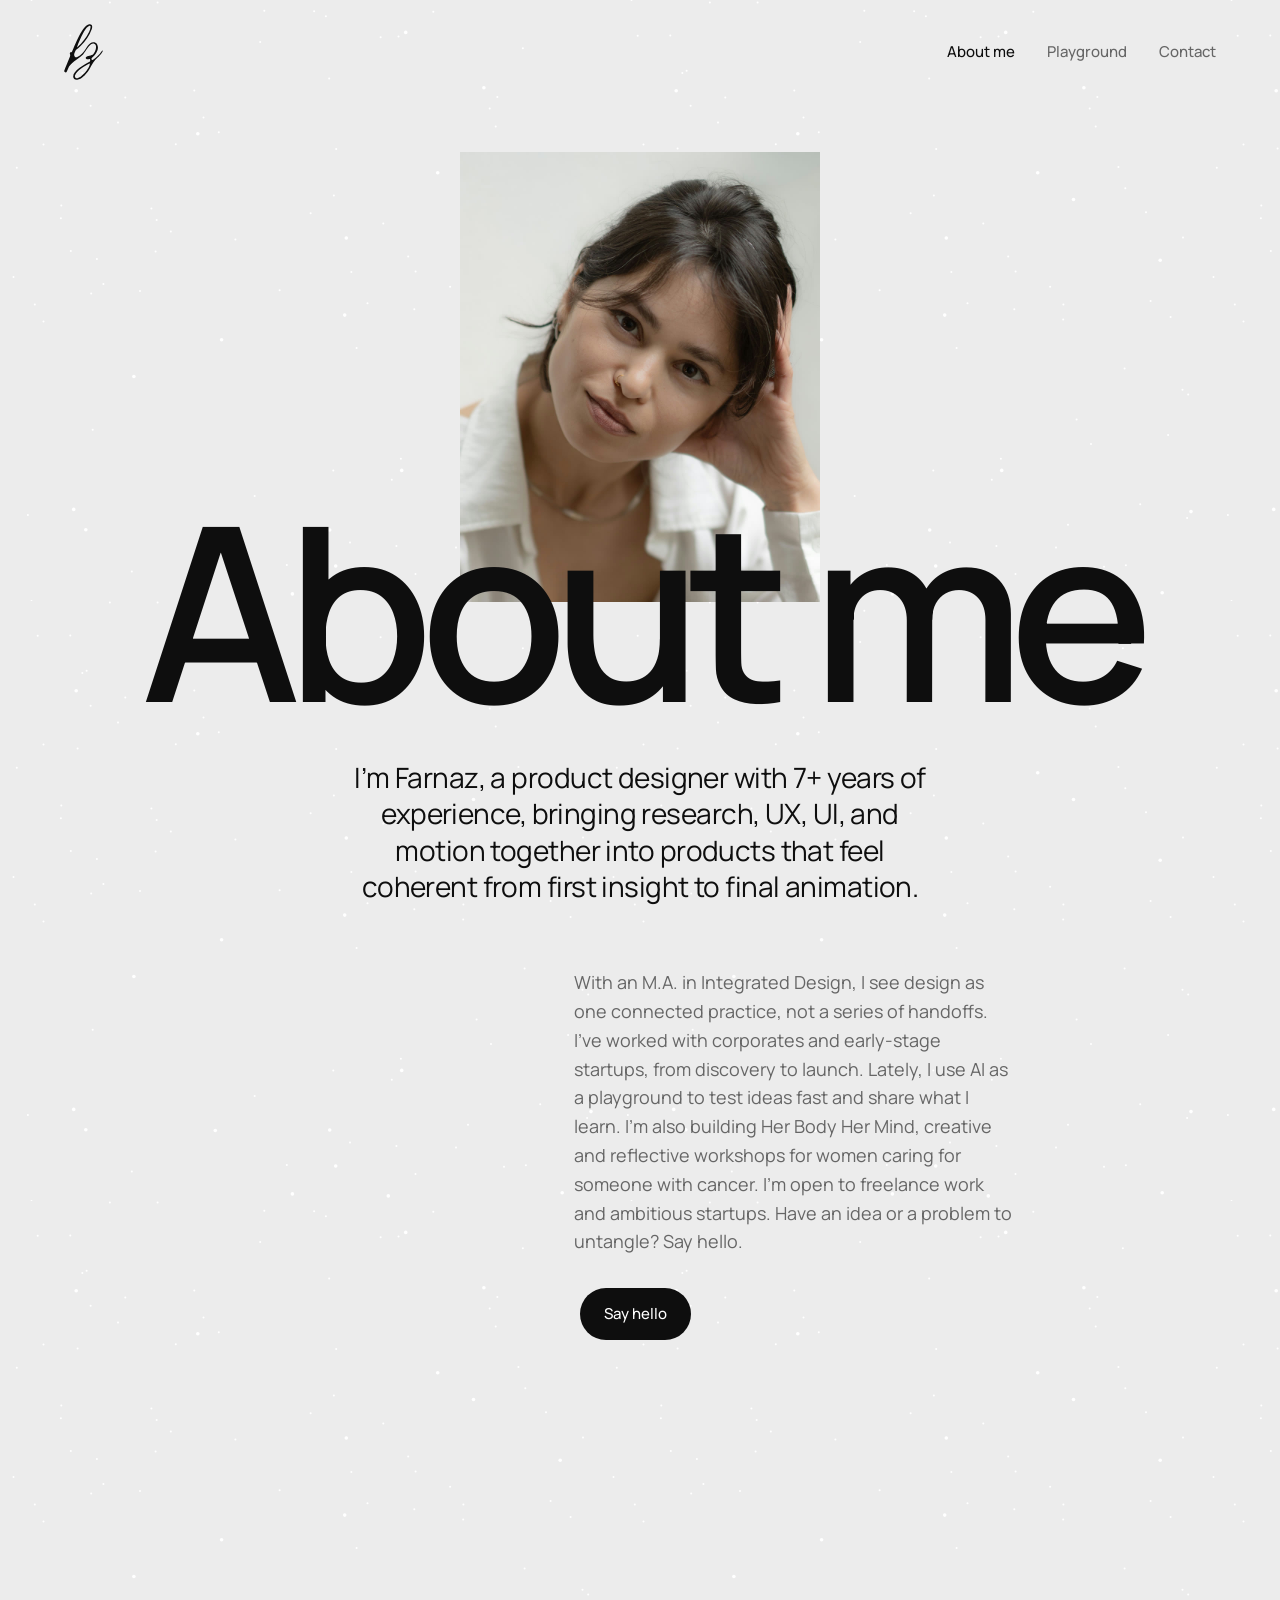
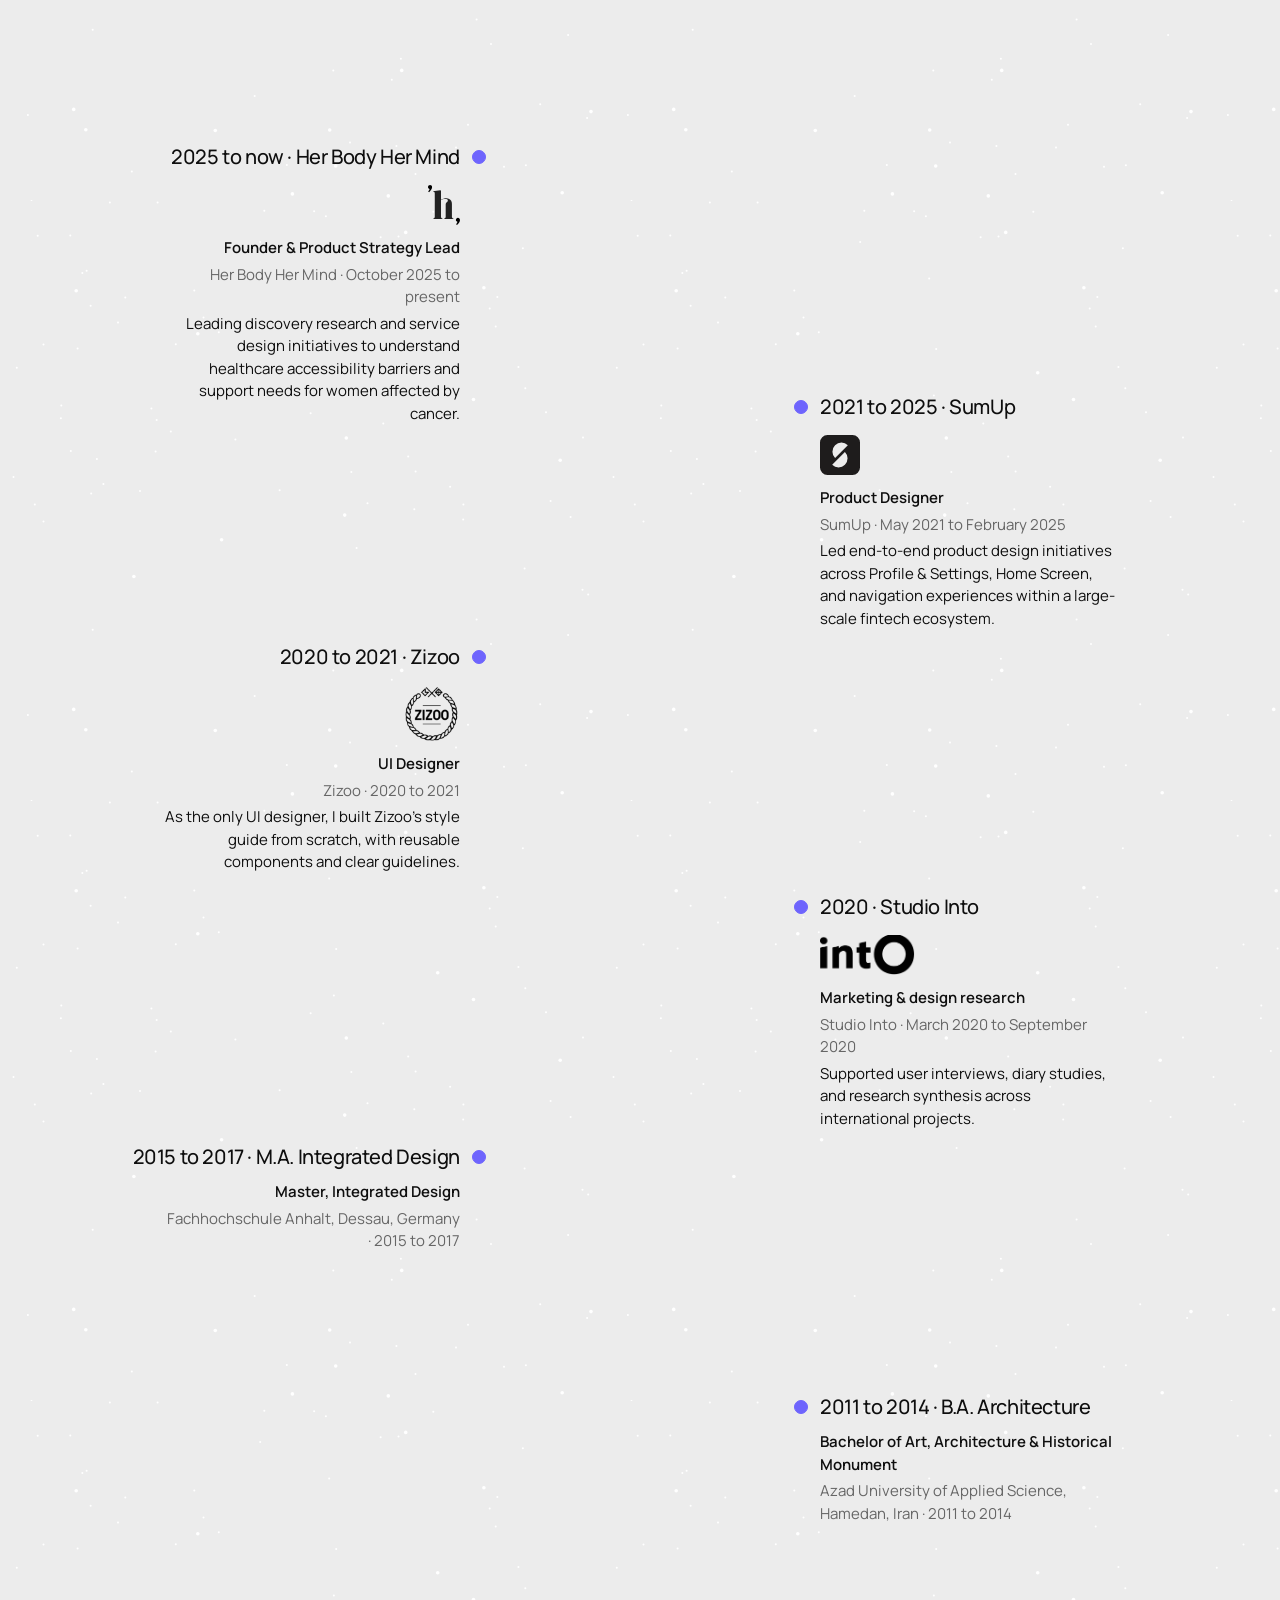
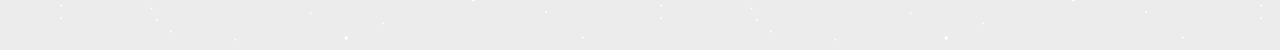
==== commit 6b243176: "Show the About me experience details on scroll instead of on click Co-Authored-By: Claude Opus 5.5 <" ====
--- a/02 Site/about.html
+++ b/02 Site/about.html
@@ -32,32 +32,32 @@
         <svg class="tl__line" aria-hidden="true" focusable="false"><path d=""/><path class="tl__probe" d=""/></svg>
         <ol class="tl__items">
           <li class="tl__item">
-            <button class="tl__btn" type="button" aria-expanded="false" aria-controls="tl-1"><span class="tl__dot" aria-hidden="true"></span><span class="tl__short">2025 to now · Her Body Her Mind</span></button>
+            <h3 class="tl__head"><span class="tl__dot" aria-hidden="true"></span><span class="tl__short">2025 to now · Her Body Her Mind</span></h3>
             <img class="tl__logo" src="assets/logos/herbody-her-mind.svg" alt="" height="40">
-            <div class="tl__more" id="tl-1" hidden><p class="tl__role">Founder &amp; Product Strategy Lead</p><p class="tl__meta">Her Body Her Mind · October 2025 to present</p><p class="tl__desc">Leading discovery research and service design initiatives to understand healthcare accessibility barriers and support needs for women affected by cancer.</p></div>
+            <div class="tl__more" id="tl-1"><p class="tl__role">Founder &amp; Product Strategy Lead</p><p class="tl__meta">Her Body Her Mind · October 2025 to present</p><p class="tl__desc">Leading discovery research and service design initiatives to understand healthcare accessibility barriers and support needs for women affected by cancer.</p></div>
           </li>
           <li class="tl__item">
-            <button class="tl__btn" type="button" aria-expanded="false" aria-controls="tl-2"><span class="tl__dot" aria-hidden="true"></span><span class="tl__short">2021 to 2025 · SumUp</span></button>
+            <h3 class="tl__head"><span class="tl__dot" aria-hidden="true"></span><span class="tl__short">2021 to 2025 · SumUp</span></h3>
             <img class="tl__logo" src="assets/logos/sumup.svg" alt="" height="40">
-            <div class="tl__more" id="tl-2" hidden><p class="tl__role">Product Designer</p><p class="tl__meta">SumUp · May 2021 to February 2025</p><p class="tl__desc">Led end-to-end product design initiatives across Profile &amp; Settings, Home Screen, and navigation experiences within a large-scale fintech ecosystem.</p></div>
+            <div class="tl__more" id="tl-2"><p class="tl__role">Product Designer</p><p class="tl__meta">SumUp · May 2021 to February 2025</p><p class="tl__desc">Led end-to-end product design initiatives across Profile &amp; Settings, Home Screen, and navigation experiences within a large-scale fintech ecosystem.</p></div>
           </li>
           <li class="tl__item">
-            <button class="tl__btn" type="button" aria-expanded="false" aria-controls="tl-3"><span class="tl__dot" aria-hidden="true"></span><span class="tl__short">2020 to 2021 · Zizoo</span></button>
+            <h3 class="tl__head"><span class="tl__dot" aria-hidden="true"></span><span class="tl__short">2020 to 2021 · Zizoo</span></h3>
             <img class="tl__logo" src="assets/logos/zizoo.png" alt="" height="40">
-            <div class="tl__more" id="tl-3" hidden><p class="tl__role">UI Designer</p><p class="tl__meta">Zizoo · 2020 to 2021</p><p class="tl__desc">As the only UI designer, I built Zizoo’s style guide from scratch, with reusable components and clear guidelines.</p></div>
+            <div class="tl__more" id="tl-3"><p class="tl__role">UI Designer</p><p class="tl__meta">Zizoo · 2020 to 2021</p><p class="tl__desc">As the only UI designer, I built Zizoo’s style guide from scratch, with reusable components and clear guidelines.</p></div>
           </li>
           <li class="tl__item">
-            <button class="tl__btn" type="button" aria-expanded="false" aria-controls="tl-4"><span class="tl__dot" aria-hidden="true"></span><span class="tl__short">2020 · Studio Into</span></button>
+            <h3 class="tl__head"><span class="tl__dot" aria-hidden="true"></span><span class="tl__short">2020 · Studio Into</span></h3>
             <img class="tl__logo" src="assets/logos/into.png" alt="" height="40">
-            <div class="tl__more" id="tl-4" hidden><p class="tl__role">Marketing &amp; design research</p><p class="tl__meta">Studio Into · March 2020 to September 2020</p><p class="tl__desc">Supported user interviews, diary studies, and research synthesis across international projects.</p></div>
+            <div class="tl__more" id="tl-4"><p class="tl__role">Marketing &amp; design research</p><p class="tl__meta">Studio Into · March 2020 to September 2020</p><p class="tl__desc">Supported user interviews, diary studies, and research synthesis across international projects.</p></div>
           </li>
           <li class="tl__item">
-            <button class="tl__btn" type="button" aria-expanded="false" aria-controls="tl-5"><span class="tl__dot" aria-hidden="true"></span><span class="tl__short">2015 to 2017 · M.A. Integrated Design</span></button>
-            <div class="tl__more" id="tl-5" hidden><p class="tl__role">Master, Integrated Design</p><p class="tl__meta">Fachhochschule Anhalt, Dessau, Germany · 2015 to 2017</p></div>
+            <h3 class="tl__head"><span class="tl__dot" aria-hidden="true"></span><span class="tl__short">2015 to 2017 · M.A. Integrated Design</span></h3>
+            <div class="tl__more" id="tl-5"><p class="tl__role">Master, Integrated Design</p><p class="tl__meta">Fachhochschule Anhalt, Dessau, Germany · 2015 to 2017</p></div>
           </li>
           <li class="tl__item">
-            <button class="tl__btn" type="button" aria-expanded="false" aria-controls="tl-6"><span class="tl__dot" aria-hidden="true"></span><span class="tl__short">2011 to 2014 · B.A. Architecture</span></button>
-            <div class="tl__more" id="tl-6" hidden><p class="tl__role">Bachelor of Art, Architecture &amp; Historical Monument</p><p class="tl__meta">Azad University of Applied Science, Hamedan, Iran · 2011 to 2014</p></div>
+            <h3 class="tl__head"><span class="tl__dot" aria-hidden="true"></span><span class="tl__short">2011 to 2014 · B.A. Architecture</span></h3>
+            <div class="tl__more" id="tl-6"><p class="tl__role">Bachelor of Art, Architecture &amp; Historical Monument</p><p class="tl__meta">Azad University of Applied Science, Hamedan, Iran · 2011 to 2014</p></div>
           </li>
         </ol>
       </div>
--- a/02 Site/style.css
+++ b/02 Site/style.css
@@ -896,17 +896,13 @@
 .tl__item { margin: 0 0 32px; }
 .js .tl__item { position: absolute; margin: 0; width: max-content; opacity: 0; transition: opacity .6s var(--ease); }
 .js .tl__item.is-in { opacity: 1; }
-.tl__btn {
+.tl__head {
   display: flex;
   align-items: center;
   gap: 12px;
+  margin: 0;
   padding: 8px;
-  border: 0;
-  background: none;
-  color: inherit;
   font: inherit;
-  text-align: inherit;
-  cursor: pointer;
 }
 .tl__dot {
   flex: none;
@@ -917,7 +913,10 @@
   background: var(--bg);
   transition: background .3s, border-color .3s;
 }
-.tl__btn[aria-expanded="true"] .tl__dot { border-color: var(--accent); background: var(--accent); }
+/* Progressive disclosure on scroll (founder, 6 Nov 2026): when the line reaches a dot, the dot fills and the logo and details fade up, then stay */
+.tl__item.is-in .tl__dot { border-color: var(--accent); background: var(--accent); }
+.js .tl__item :is(.tl__logo, .tl__more) { opacity: 0; transform: translateY(8px); transition: opacity .6s var(--ease) .25s, transform .6s var(--ease) .25s; }
+.js .tl__item.is-in :is(.tl__logo, .tl__more) { opacity: 1; transform: none; }
 .tl__short { white-space: nowrap; font-size: 20px; font-weight: 500; letter-spacing: -0.02em; line-height: 1.2; }
 .tl__more { max-width: 34ch; padding: 0 8px 0 34px; }
 /* Company logo under the name, lined up with the label text (founder, 2026-11-05); the name is in the label, so the logo is decorative */
@@ -929,7 +928,7 @@
 .tl__meta { color: var(--text-2); }
 /* Labels on the left of the line: dot on the right, text right-aligned */
 .tl__item--left { text-align: right; }
-.tl__item--left .tl__btn { flex-direction: row-reverse; margin-left: auto; }
+.tl__item--left .tl__head { flex-direction: row-reverse; margin-left: auto; }
 .tl__item--left .tl__more { margin-left: auto; padding: 0 34px 0 8px; }
 /* Phones: entries flow in order; the script draws the line through the dots */
 .tl__track.is-flow .tl__items { padding-top: 40px; }
@@ -939,7 +938,7 @@
   .tl__short { white-space: normal; font-size: 17px; }
 }
 @media (prefers-reduced-motion: reduce) {
-  .js .tl__item { opacity: 1; transition: none; }
+  .js .tl__item, .js .tl__item :is(.tl__logo, .tl__more) { opacity: 1; transform: none; transition: none; }
 }
 
 /* Contact form (founder, 6 Nov 2026; no stroke at rest by founder decision, 47px fields, an accepted accessibility exception): on the contact page and in the home page footer. Formspree, sent with fetch. */
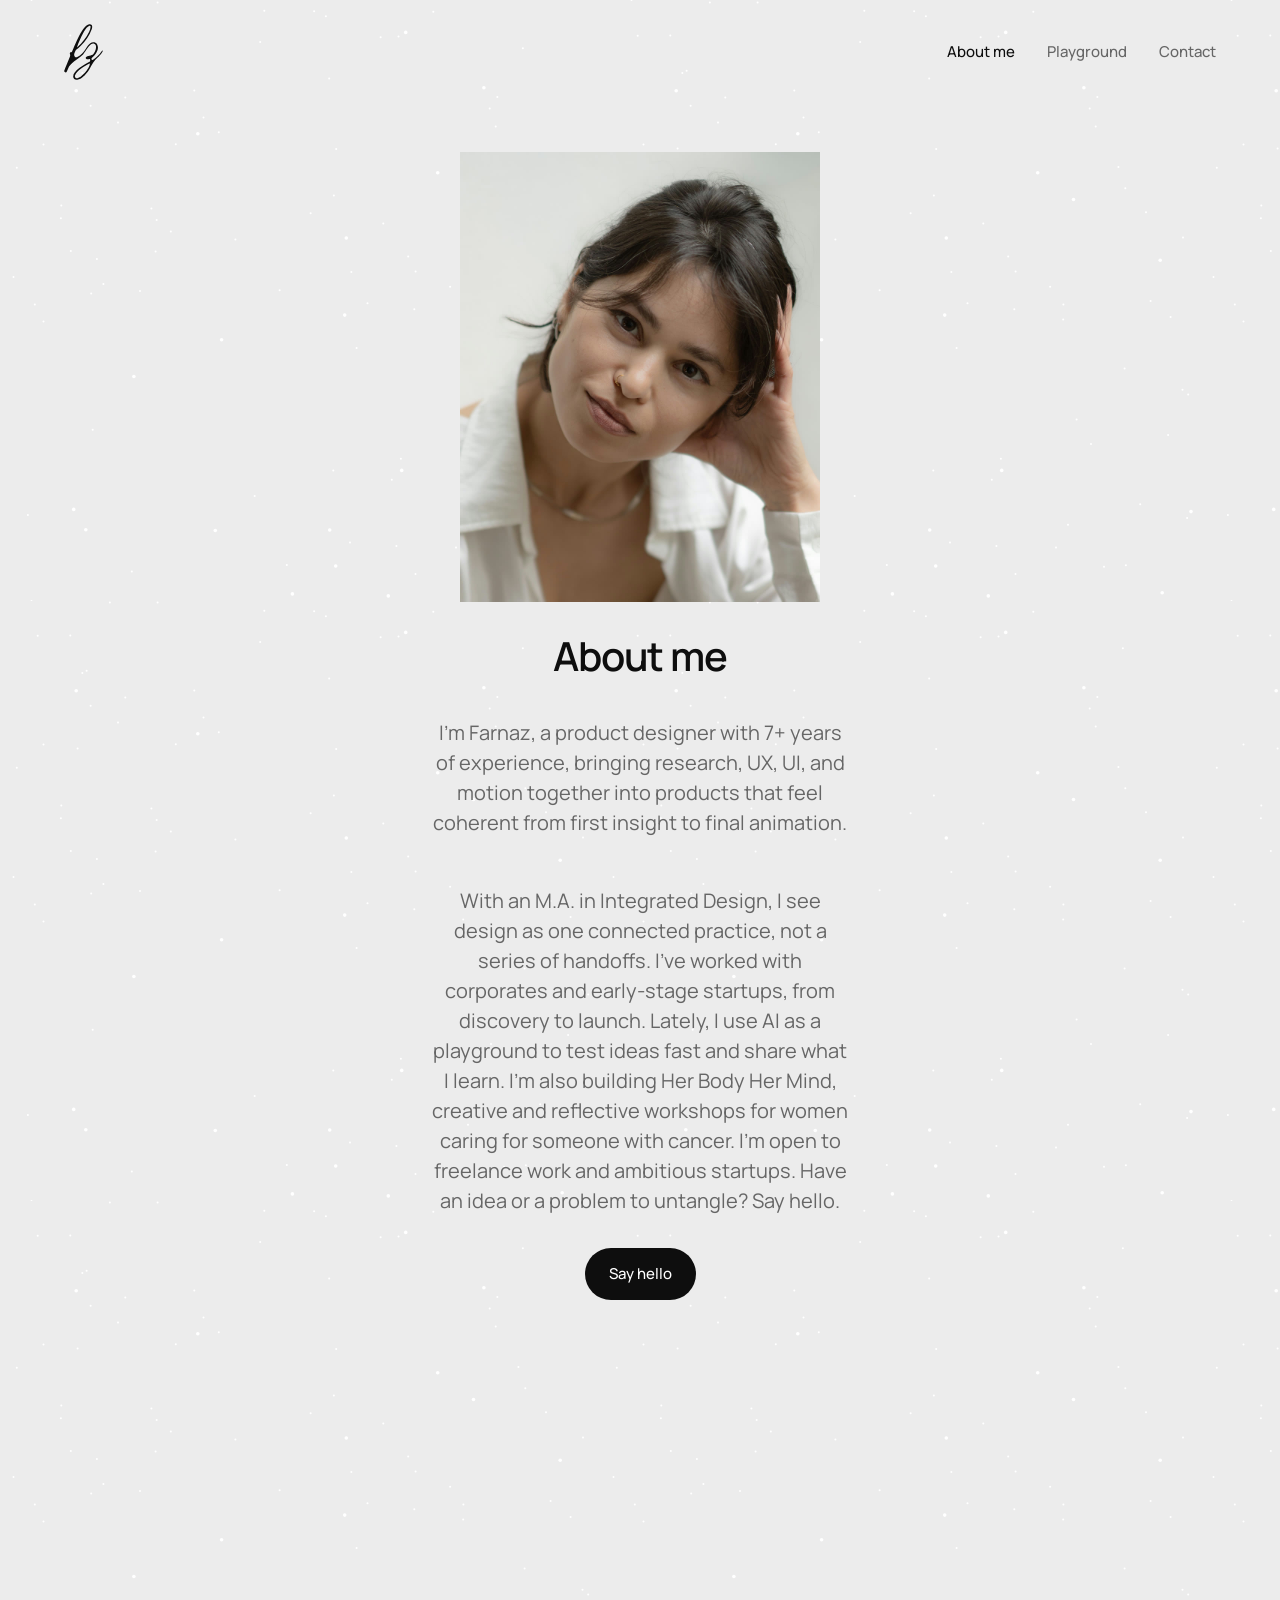
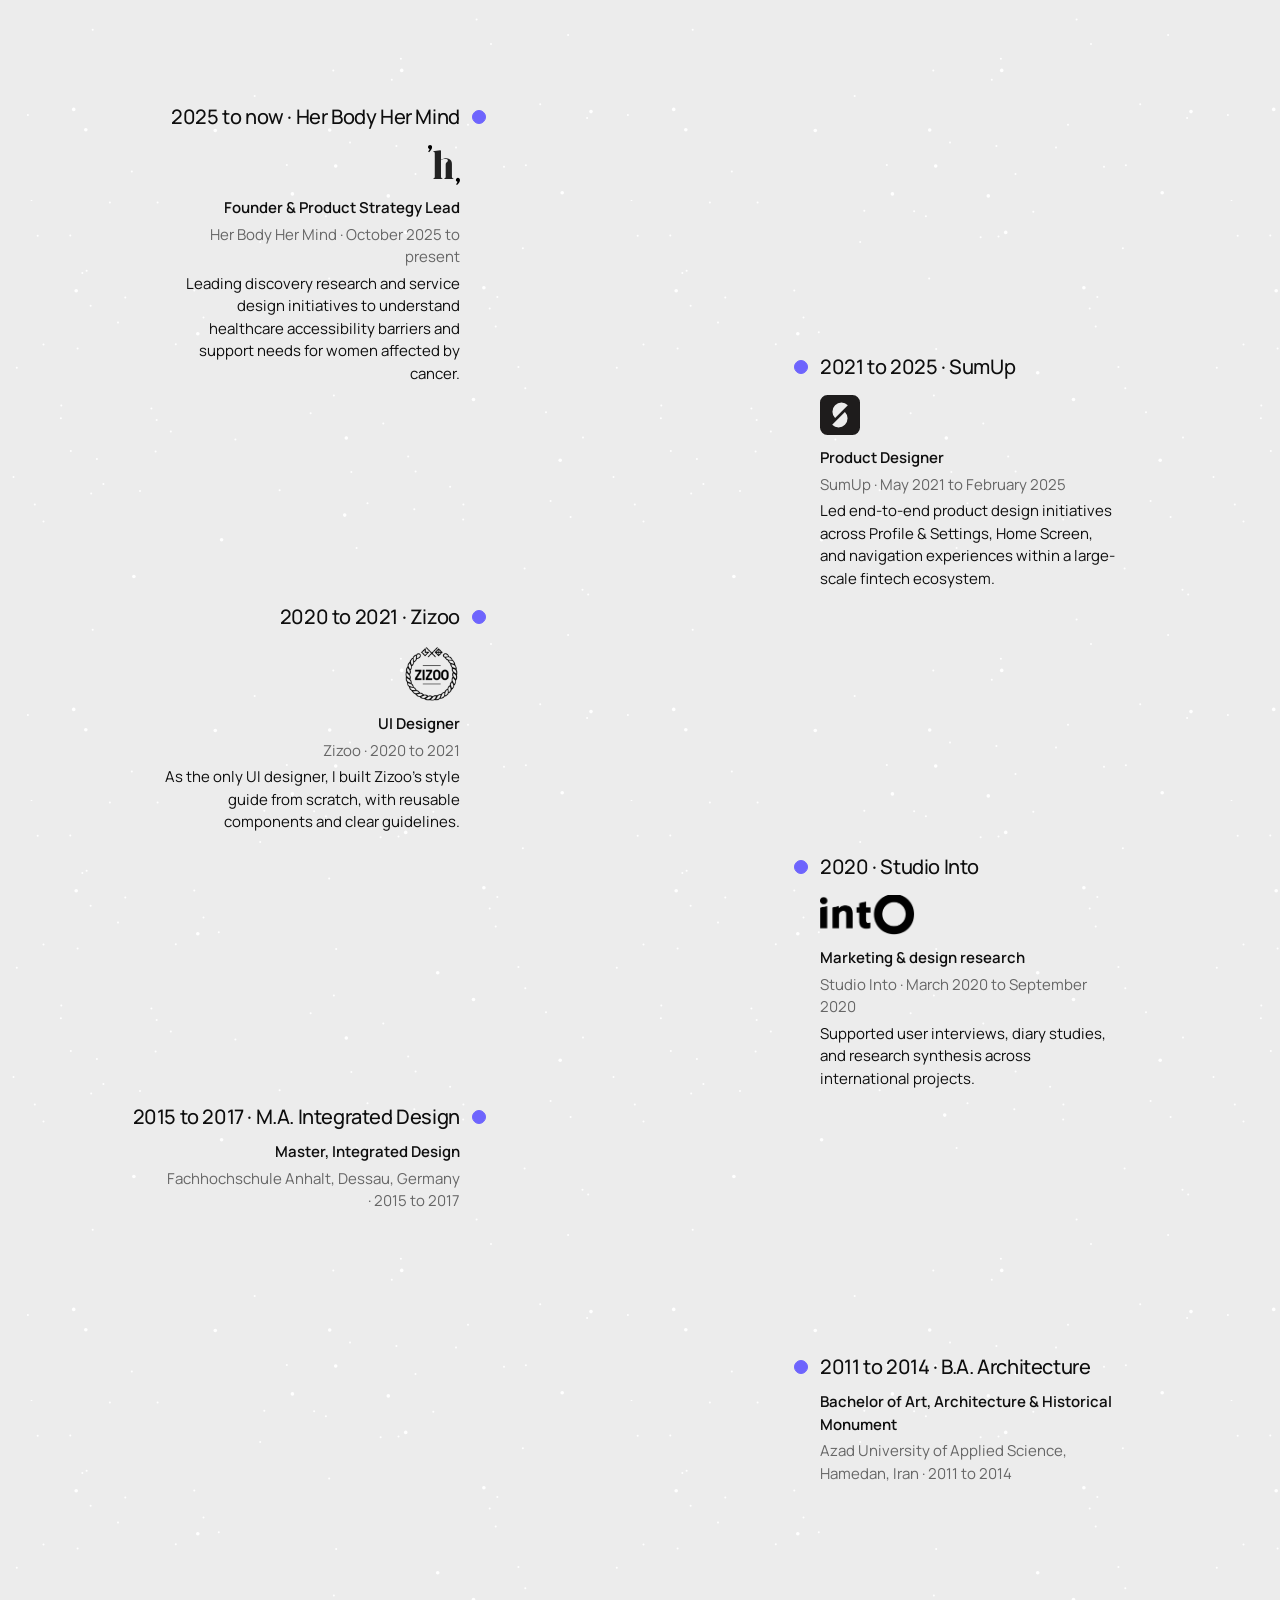
==== commit c80c148b: "Refresh the home hero and footer, restyle the Her Body, Her Mind card, simpler About intro Co-Author" ====
--- a/02 Site/about.html
+++ b/02 Site/about.html
@@ -7,8 +7,8 @@
   <link rel="preconnect" href="https://fonts.googleapis.com">
   <link rel="preconnect" href="https://fonts.gstatic.com" crossorigin>
   <link rel="stylesheet" href="https://fonts.googleapis.com/css2?family=Manrope:wght@400;500;600&display=swap">
-  <link rel="stylesheet" href="style.css">
-  <script src="main.js" defer></script>
+  <link rel="stylesheet" href="style.css?v=20261106i">
+  <script src="main.js?v=20261106i" defer></script>
 </head>
 <body>
   <a class="skip" href="#main">Skip to content</a>
--- a/02 Site/style.css
+++ b/02 Site/style.css
@@ -855,36 +855,21 @@
   margin: 0 auto;
   object-fit: cover;
 }
+/* Same size as the contact heading "Have an idea or a problem to untangle? Say hello." (founder, 6 Nov 2026), below the photo */
 .aboutme__title {
   position: relative;
-  margin: -0.42em 0 0;
-  font-size: clamp(80px, 19vw, 260px);
-  font-weight: 600;
-  letter-spacing: -0.06em;
-  line-height: 0.9;
-  white-space: nowrap;
-}
-.aboutme__intro {
-  max-width: 34ch;
-  margin: 40px auto 0;
-  font-size: 28px;
-  letter-spacing: -0.02em;
-  line-height: 1.3;
-}
-/* Staggered: the second paragraph sits off-center to the right */
-.aboutme__more {
-  max-width: 40ch;
-  margin: 64px 0 0 calc(50% - 6ch);
-  text-align: left;
-  font-size: 18px; /* founder, 2026-11-05 */
-  line-height: 1.6;
-  color: var(--text-2);
-}
-.aboutme__action { margin: 32px 0 0 calc(50% - 6ch); text-align: left; }
-@media (max-width: 720px) {
-  .aboutme__intro { font-size: 20px; }
-  .aboutme__more, .aboutme__action { margin-left: 15%; }
-}
+  margin: 32px 0 0;
+  font-size: 40px;
+  font-weight: 600;
+  letter-spacing: -0.03em;
+  line-height: 1.1;
+}
+@media (max-width: 720px) { .aboutme__title { font-size: 28px; } }
+/* Intro and second paragraph share one centred column (founder, 6 Nov 2026); the intro matches the home hero's first paragraph */
+.aboutme__intro, .aboutme__more { max-width: 420px; margin-inline: auto; text-align: center; color: var(--text-2); }
+.aboutme__intro { margin-top: 40px; font-size: 20px; line-height: 1.5; }
+.aboutme__more { margin-top: 48px; font-size: 20px; line-height: 1.5; } /* same as the intro, more space between (founder, 6 Nov 2026) */
+.aboutme__action { margin: 32px 0 0; text-align: center; }
 
 /* Experience string: the line draws with scroll, one dot per role (most recent first), education last */
 .tl { margin-top: 120px; padding-bottom: 80px; }
@@ -995,3 +980,222 @@
 @media (prefers-reduced-motion: reduce) {
   .cform, .cform__done, .cform input, .cform textarea { transition: none; }
 }
+
+/* Case study hero (founder, 6 Nov 2026): logo and title centred, then two highlighted cards (same style as The insight) with the prototype panel beside them, 15px apart (option A) */
+.cs__title.cs-hero { padding-top: 120px; text-align: center; }
+.cs-hero .page-title { font-size: 28px; } /* founder, 6 Nov 2026: 20px smaller */
+.cs-hero__logo { display: block; width: auto; height: 48px; margin: 0 auto 24px; }
+.cs-hero__row { display: flex; justify-content: center; align-items: center; gap: 15px; margin-top: 64px; text-align: left; }
+.cs-hero__cards { flex: 0 1 660px; }
+.cs-hero .fgrid { margin: 0; }
+.cs-hero .fgrid--hero { grid-template-columns: repeat(2, minmax(0, 1fr)); }
+.cs-hero .fgrid__cell--lead { grid-column: 1 / -1; padding: 32px; }
+.cs-hero .fgrid__cell p, .cs-hero .fgrid__cell dd { margin: 0; }
+/* Industry tags: The insight pill shape, filled with the accent (founder, 6 Nov 2026) */
+.cs-hero__tags { display: flex; flex-wrap: wrap; gap: 8px; margin: 0 0 20px; padding: 0; list-style: none; }
+.cs-hero__tags li { display: inline-flex; align-items: center; min-height: 32px; padding-inline: 14px; border-radius: 999px; background: var(--accent-text); color: #FFFFFF; font-size: 13px; font-weight: 500; } /* white on #4F43FD: 5.91:1 (white on #6E64FD would be 4.28:1, below AA at 13px) */
+.cs-hero__headline { font-size: var(--cs-lead); font-weight: 500; letter-spacing: -0.02em; line-height: 1.3; }
+.cs-hero .fgrid__cell .cs-hero__body { margin-top: 16px; }
+.cs-hero__mock { position: relative; display: flex; flex-direction: column; align-items: flex-start; gap: 12px; }
+.js .cs-hero__cards, .js .cs-hero__mock { animation: cs-hero-in 600ms cubic-bezier(0, 0, .2, 1) both; }
+.js .cs-hero__mock { animation-delay: 150ms; }
+@keyframes cs-hero-in { from { opacity: 0; transform: translateY(12px); } to { opacity: 1; transform: none; } }
+@media (max-width: 960px) {
+  .cs-hero__row { flex-direction: column; align-items: stretch; gap: 32px; }
+  .cs-hero__cards { flex: none; }
+  .cs-hero__mock { align-items: center; }
+}
+@media (max-width: 720px) {
+  .cs__title.cs-hero { padding-top: 64px; }
+  .cs-hero .page-title { font-size: 24px; }
+  .cs-hero .fgrid__cell--lead { padding: 24px; }
+  .cs-hero__headline { font-size: 22px; }
+}
+@media (prefers-reduced-motion: reduce) {
+  .js .cs-hero__cards, .js .cs-hero__mock { animation: none; }
+}
+
+/* Feature grids (founder, 6 Nov 2026): The problem, Decisions as hypotheses, What's next. One white container, thin dividers,
+   line icons (Lucide 0.460.0, ISC, inlined), accent icon, bold title, muted text. Border: approved exception, no shadow. */
+.fgrid {
+  display: grid;
+  margin: 32px 0 var(--cs-visual);
+  padding: 0;
+  list-style: none;
+  overflow: hidden;
+  border: 1px solid var(--bg);
+  border-radius: 24px;
+  background: var(--pill);
+  gap: 1px;
+  background-image: linear-gradient(var(--bg), var(--bg)); /* the 1px gaps show as dividers */
+}
+.fgrid__cell { display: flex; flex-direction: column; align-items: flex-start; gap: 8px; margin: 0; padding: 28px; background: var(--pill); transition: background-color .4s ease-out; }
+.fgrid__cell:hover { background: var(--surface); }
+.fgrid__icon { width: 22px; height: 22px; margin-bottom: 8px; color: var(--accent); }
+.fgrid .fgrid__cell p, .fgrid .fgrid__cell blockquote, .fgrid .fgrid__title { margin: 0; }
+.cs__content ul.fgrid, .cs__content .fgrid { padding: 0; margin: 32px 0 var(--cs-visual); }
+.fgrid > .fgrid__cell { margin: 0; }
+.fgrid .fgrid__title { font-size: 17px; font-weight: 600; letter-spacing: -0.01em; line-height: 1.35; color: var(--text); }
+.fgrid .fgrid__text { font-size: 15px; line-height: 1.5; color: var(--text-2); }
+.fgrid .fgrid__quote { margin: 4px 0 0; font-size: var(--cs-h3); font-weight: 500; letter-spacing: -0.02em; line-height: 1.25; color: var(--text); }
+.fgrid .fgrid__quote p { margin: 0; font: inherit; color: inherit; }
+.fgrid .fgrid__label { margin-top: 8px; font-size: 13px; font-weight: 600; color: var(--text-2); }
+.fgrid__foot { align-self: stretch; display: flex; flex-direction: column; gap: 4px; margin-top: auto; padding-top: 16px; border-top: 1px solid var(--bg); }
+.fgrid .fgrid__foot .fgrid__label { margin-top: 0; }
+.fgrid .fgrid__foot .fgrid__text { font-size: 14px; }
+.fgrid .fgrid__num { font-size: 13px; font-weight: 600; color: var(--text-2); }
+.fgrid--3 { grid-template-columns: repeat(3, minmax(0, 1fr)); }
+.fgrid--decisions, .fgrid--next { grid-template-columns: repeat(6, minmax(0, 1fr)); }
+.fgrid--decisions > *, .fgrid--next > * { grid-column: span 2; }
+.fgrid--decisions > .fgrid__cell--wide { grid-column: span 4; }
+.fgrid--next > :nth-child(4), .fgrid--next > :nth-child(5) { grid-column: span 3; }
+.fgrid--decisions .fgrid__cell { gap: 4px; }
+.fgrid--decisions .fgrid__title.fgrid__title { margin-bottom: 4px; }
+/* The problem: heading above the grid, the paragraph now lives in the cells */
+.cs__problem.cs__problem { display: block; }
+.js .fgrid { opacity: 0; transition: opacity .5s cubic-bezier(0, 0, .2, 1); }
+.js .fgrid.is-in { opacity: 1; }
+@media (max-width: 960px) {
+  .fgrid--3, .fgrid--decisions, .fgrid--next { grid-template-columns: minmax(0, 1fr); }
+  .fgrid--decisions > *, .fgrid--next > *, .fgrid--decisions > .fgrid__cell--wide, .fgrid--next > :nth-child(4), .fgrid--next > :nth-child(5) { grid-column: auto; }
+}
+@media (max-width: 720px) {
+  .fgrid__cell { padding: 24px; }
+}
+@media (prefers-reduced-motion: reduce) {
+  .js .fgrid { opacity: 1; transition: none; }
+  .fgrid__cell { transition: none; }
+}
+
+/* Story cards and Me/AI cards in the same feature grid style (founder, 6 Nov 2026): white container, dividers, icon, black title, no accent line */
+.fgrid.story-cards, .fgrid.roles { gap: 1px; margin: 32px 0 var(--cs-visual); }
+.fgrid.story-cards { grid-template-columns: repeat(6, minmax(0, 1fr)); }
+.fgrid.story-cards > .story-card { grid-column: span 2; }
+.fgrid.story-cards > .story-card:nth-child(4), .fgrid.story-cards > .story-card:nth-child(5) { grid-column: span 3; }
+.fgrid.story-cards > .story-card.is-open { grid-column: 1 / -1; }
+.fgrid.roles { grid-template-columns: repeat(4, minmax(0, 1fr)); }
+.fgrid .story-card, .fgrid .role-card { padding: 28px; border: 0; border-radius: 0; background: var(--pill); }
+.fgrid .story-card:hover, .fgrid .role-card:hover { background: var(--surface); }
+.cs__section .fgrid .story-card__title, .cs__content .fgrid .role-card__phase { margin: 0; font-size: 17px; font-weight: 600; letter-spacing: -0.01em; line-height: 1.35; color: var(--text); }
+.cs__content .fgrid .story-card__more p { margin-top: 12px; font-size: 15px; line-height: 1.5; color: var(--text-2); }
+.cs__content .fgrid .role-card .role-card__who { margin-top: 12px; }
+.cs__content .fgrid .role-card .role-card__text { margin: 8px 0 0; font-size: 15px; line-height: 1.5; color: var(--text-2); }
+.js .fgrid .story-card__toggle { padding-top: 12px; font-size: 15px; }
+@media (max-width: 1100px) {
+  .fgrid.roles { grid-template-columns: repeat(2, minmax(0, 1fr)); }
+}
+@media (max-width: 960px) {
+  .fgrid.story-cards { grid-template-columns: minmax(0, 1fr); }
+  .fgrid.story-cards > .story-card, .fgrid.story-cards > .story-card:nth-child(4), .fgrid.story-cards > .story-card:nth-child(5) { grid-column: auto; }
+}
+@media (max-width: 720px) {
+  .fgrid.roles { grid-template-columns: minmax(0, 1fr); }
+  .fgrid .story-card, .fgrid .role-card { padding: 24px; }
+}
+
+/* Hero facts and The insight in the same feature grid (founder, 6 Nov 2026) */
+.fgrid--2 { grid-template-columns: repeat(2, minmax(0, 1fr)); }
+.fgrid .fgrid__quote--key { margin-top: 12px; font-size: 32px; line-height: 1.2; }
+.fgrid .insight__tags { display: flex; flex-wrap: wrap; gap: 8px; margin: 8px 0 0; padding: 0; list-style: none; }
+.fgrid .insight__tags li { display: inline-flex; align-items: center; min-height: 40px; margin: 0; padding-inline: 16px; border-radius: 999px; background: var(--bg); font-size: 15px; font-weight: 500; }
+.insight-grid .fgrid__quote { margin-top: 12px; }
+@media (max-width: 720px) {
+  .fgrid--2, .cs-hero .fgrid--hero { grid-template-columns: minmax(0, 1fr); }
+  .fgrid .fgrid__quote--key { font-size: 26px; }
+}
+
+/* Home hero refresh (founder, 6 Nov 2026): one column, the card stack below the intro; "My AI OS" pills with tooltips; two buttons; proof line */
+.hero { grid-template-columns: minmax(0, 1fr); }
+.hero .hstack { justify-self: start; margin-top: 24px; margin-right: 0; scroll-margin-top: 32px; }
+.hero__label.cs__label { margin: 48px 0 0; font-size: 17px; font-weight: 600; } /* founder, 6 Nov 2026: bigger, so it isn't lost next to the pills */
+.hero__label + .stack { margin-top: 16px; }
+.stack li { position: relative; min-height: 0; padding: 0; background: none; }
+.stack__pill {
+  display: inline-flex;
+  align-items: center;
+  min-height: 44px;
+  padding-inline: 16px;
+  border: 0;
+  border-radius: 999px;
+  background: var(--surface);
+  color: var(--text);
+  font: inherit;
+  font-size: 15px;
+  font-weight: 500;
+  cursor: default;
+}
+.stack__tip {
+  position: absolute;
+  left: 0;
+  bottom: calc(100% + 8px);
+  z-index: 5;
+  width: max-content;
+  max-width: 260px;
+  padding: 8px 12px;
+  border-radius: 12px;
+  background: var(--text);
+  color: #FFFFFF;
+  font-size: 13px;
+  line-height: 1.4;
+  opacity: 0;
+  visibility: hidden;
+  transform: translateY(4px);
+  transition: opacity .25s var(--ease), transform .25s var(--ease), visibility 0s linear .25s;
+  pointer-events: none;
+}
+.stack li.is-tip .stack__tip { opacity: 1; visibility: visible; transform: none; transition-delay: 0s; }
+.hero__ctas { display: flex; flex-wrap: wrap; gap: 12px; margin-top: 40px; }
+.hero__ctas .hero__cta { margin-top: 0; }
+/* Outline button (founder, 6 Nov 2026): the CTA pill, transparent, with a 1.5px #0E0E0E outline */
+.cta--outline { background: transparent; box-shadow: inset 0 0 0 1.5px var(--text); }
+.cta--outline:hover { background: var(--pill); }
+.js .hero__lead > *, .js .hero__intro > :not(.hero__lead) { animation: hero-up 500ms cubic-bezier(0, 0, .2, 1) both; }
+.js .hero__lead > :nth-child(2) { animation-delay: 100ms; }
+.js .hero__intro > :nth-child(2) { animation-delay: 200ms; }
+.js .hero__intro > :nth-child(3), .js .hero__intro > :nth-child(4) { animation-delay: 300ms; }
+.js .hero__intro > :nth-child(5) { animation-delay: 400ms; }
+/* Everything centred (founder, 6 Nov 2026) */
+/* The first paragraph is as wide as the headline, and a little larger */
+.hero__lead { width: min-content; max-width: 100%; margin-inline: auto; }
+.hero__lead .hero__title { white-space: nowrap; }
+.hero__lead .hero__text { max-width: none; font-size: 20px; line-height: 1.5; }
+.hero__lead + .hero__thesis { margin-top: 32px; } /* founder, 6 Nov 2026: more room before the highlight */
+/* Second paragraph: the light purple marker from the Her Body, Her Mind case study, with dark text (about 15:1) */
+.hero__mark { padding: 2px 6px; background: color-mix(in srgb, var(--accent) 18%, transparent); -webkit-box-decoration-break: clone; box-decoration-break: clone; line-height: 1.75; }
+.hero__intro { text-align: center; }
+.hero__intro .hero__text { margin-inline: auto; }
+.hero__intro .stack, .hero__ctas { justify-content: center; }
+.stack li:first-child .stack__tip { left: 0; }
+.stack__tip { left: 50%; transform: translate(-50%, 4px); text-align: left; }
+.stack li.is-tip .stack__tip { transform: translate(-50%, 0); }
+/* The cards fan out to the right (about 1.54 times the front card), so the whole fan is centred */
+.hero .hstack { justify-self: center; translate: -27% 0; }
+.hcap { text-align: center; }
+.hcap__problem { margin-inline: auto; }
+.hcap__nav { justify-content: center; }
+@keyframes hero-up { from { opacity: 0; transform: translateY(12px); } to { opacity: 1; transform: none; } }
+@media (max-width: 720px) {
+  .hero { overflow-x: clip; } /* the card fan is wider than a phone; clip it so the page doesn't scroll sideways */
+  .hero .hstack { justify-self: start; translate: none; }
+  .hcap { text-align: left; }
+  .hcap__nav { justify-content: flex-start; }
+  .hcap__problem { margin-inline: 0; }
+  .hero__ctas { flex-direction: column; }
+  .hero__ctas .cta { justify-content: center; }
+  .hero__ctas .cta--dark { order: -1; }
+}
+@media (prefers-reduced-motion: reduce) {
+  html { scroll-behavior: auto; }
+  .js .hero__lead > *, .js .hero__intro > :not(.hero__lead) { animation: none; }
+  .stack__tip { transition: none; }
+}
+
+/* Contact form centred, in the home footer and on the contact page (founder, 6 Nov 2026); fields stay left-aligned inside */
+.cform__title, .cpage .cform__title { margin-inline: auto; text-align: center; }
+.cform, .cform__done { margin-inline: auto; }
+.cform__actions { justify-items: center; }
+.cform__done { text-align: center; }
+.footer:has(.cform) .footer__label { text-align: center; }
+/* "Say hello" above the home form: the "My AI OS" label size (founder, 6 Nov 2026) */
+.footer__label.footer__label--hello { margin-bottom: 16px; font-size: 17px; font-weight: 600; color: var(--accent-text); }
+
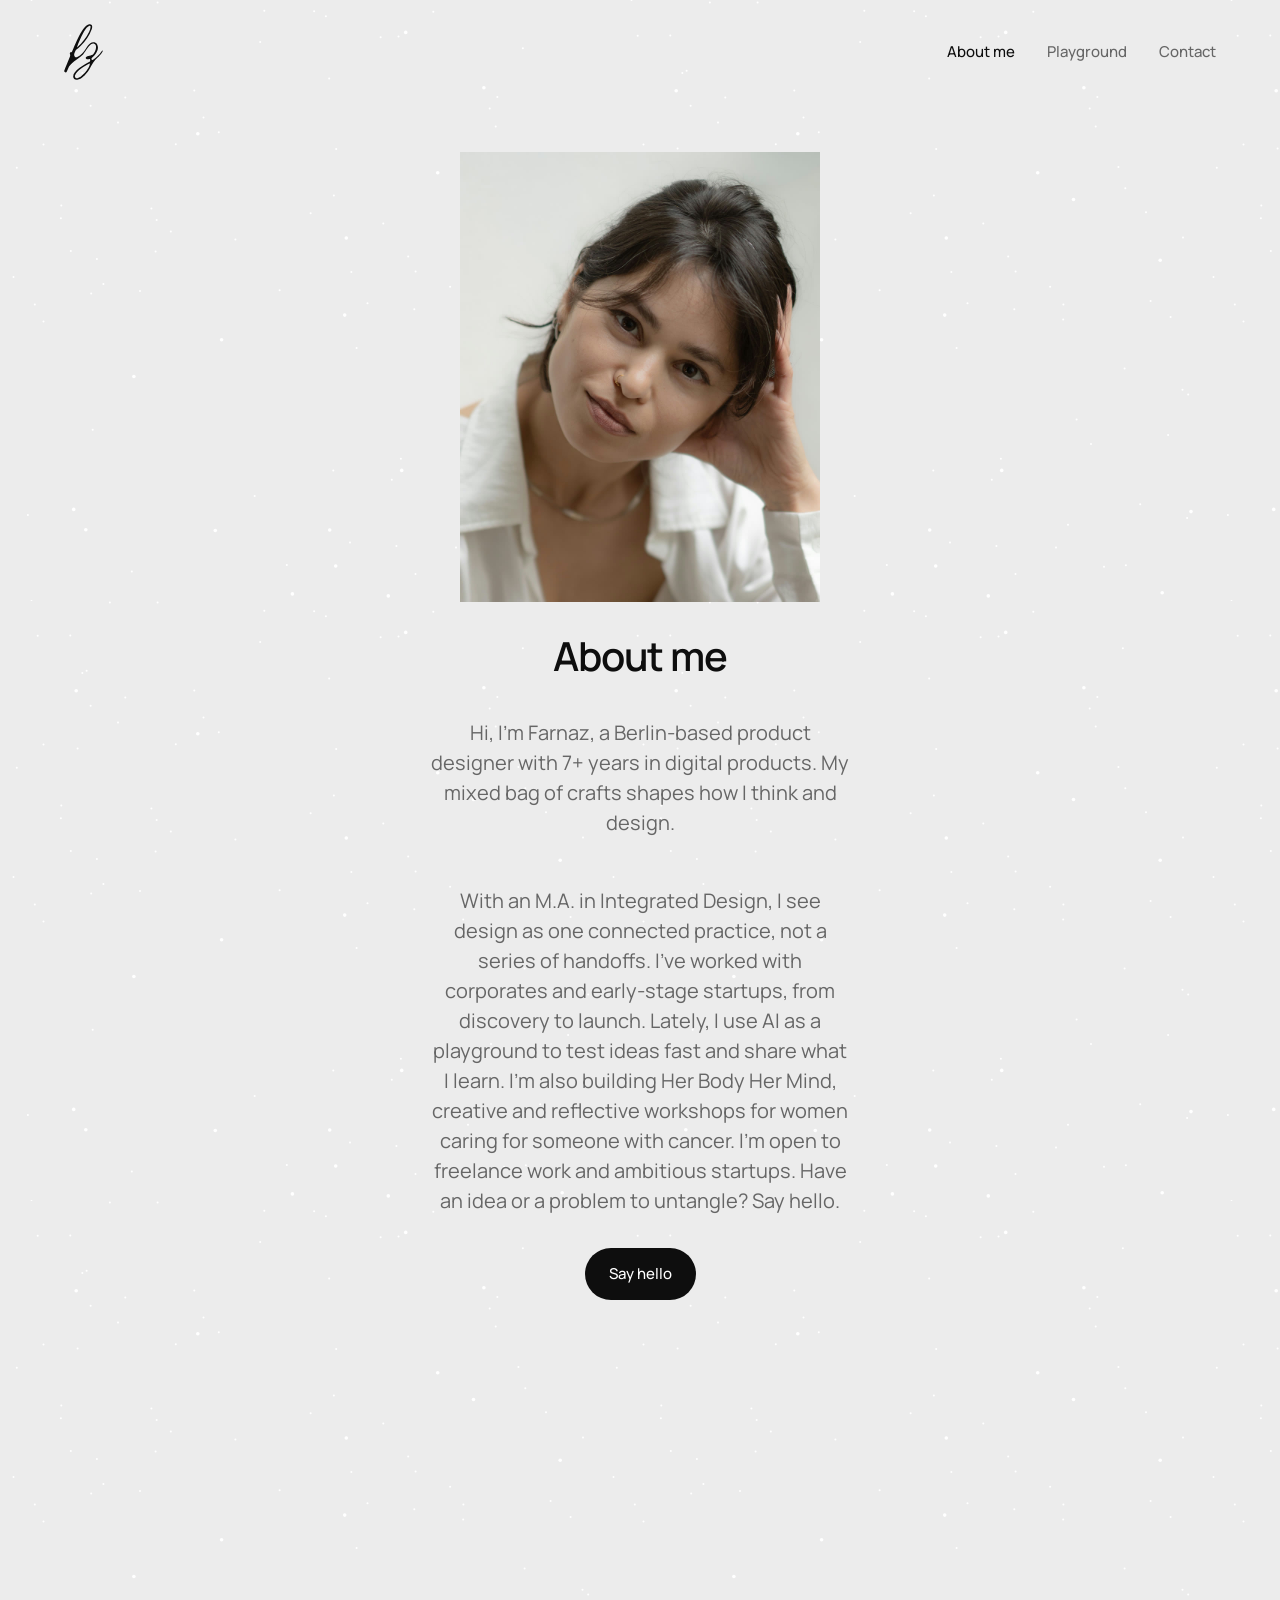
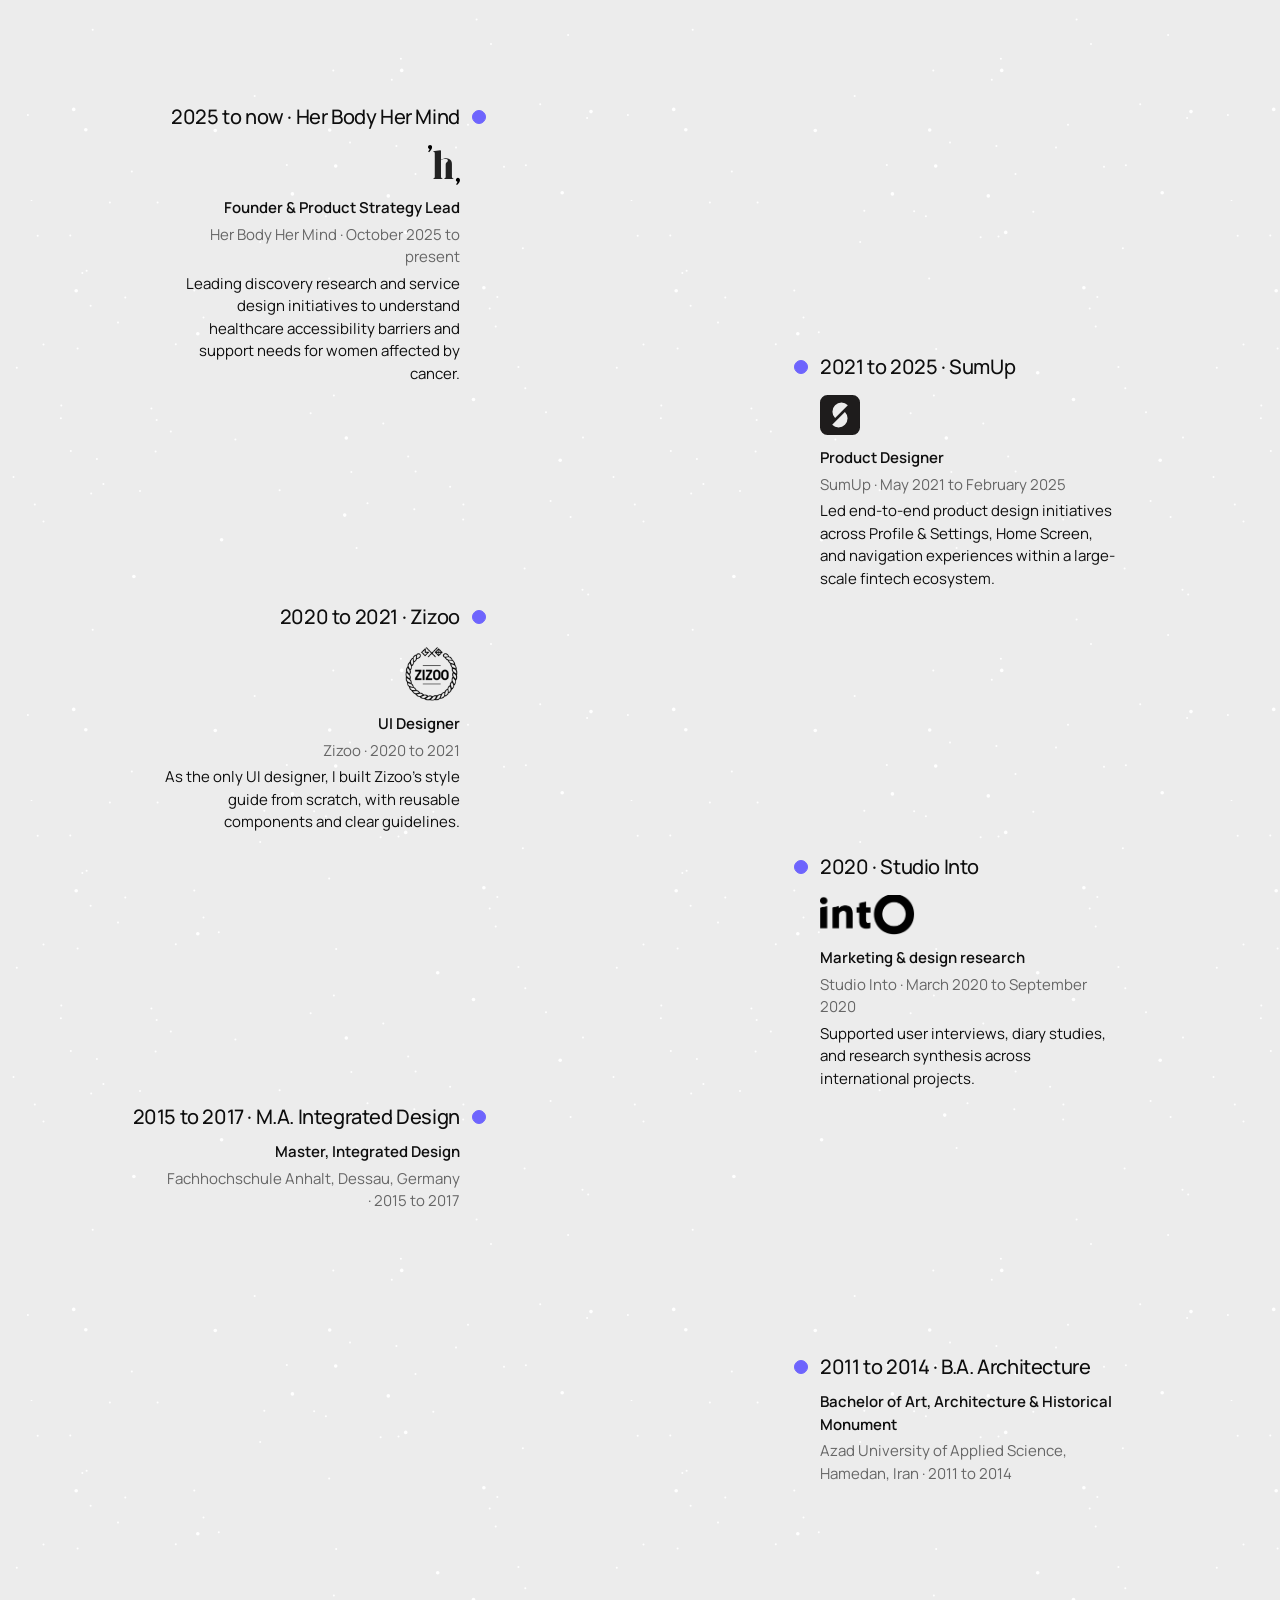
==== commit 4112f5ab: "Use the bio line as the home and About intro Co-Authored-By: Claude Opus 5.5 <noreply@anthropic.com>" ====
--- a/02 Site/about.html
+++ b/02 Site/about.html
@@ -22,7 +22,7 @@
     <section class="container aboutme">
       <img class="aboutme__photo" src="assets/images/farnaz-portrait.jpg" width="960" height="1200" alt="Portrait of Farnaz Zamanian">
       <h1 class="aboutme__title">About me</h1>
-      <p class="aboutme__intro">I’m Farnaz, a product designer with 7+ years of experience, bringing research, UX, UI, and motion together into products that feel coherent from first insight to final animation.</p>
+      <p class="aboutme__intro">Hi, I’m Farnaz, a Berlin-based product designer with 7+ years in digital products. My mixed bag of crafts shapes how I think and design.</p>
       <p class="aboutme__more">With an M.A. in Integrated Design, I see design as one connected practice, not a series of handoffs. I’ve worked with corporates and early-stage startups, from discovery to launch. Lately, I use AI as a playground to test ideas fast and share what I learn. I’m also building Her Body Her Mind, creative and reflective workshops for women caring for someone with cancer. I’m open to freelance work and ambitious startups. Have an idea or a problem to untangle? Say hello.</p>
       <div class="aboutme__action"><a class="cta cta--dark" href="contact.html"><svg class="cta__icon" viewBox="0 0 24 24" aria-hidden="true" focusable="false"><rect x="3" y="5" width="18" height="14" rx="2" fill="none" stroke="currentColor" stroke-width="1.8"/><path d="m4 7 8 6 8-6" fill="none" stroke="currentColor" stroke-width="1.8" stroke-linecap="round" stroke-linejoin="round"/></svg><span class="cta__label">Say hello</span></a></div>
     </section>
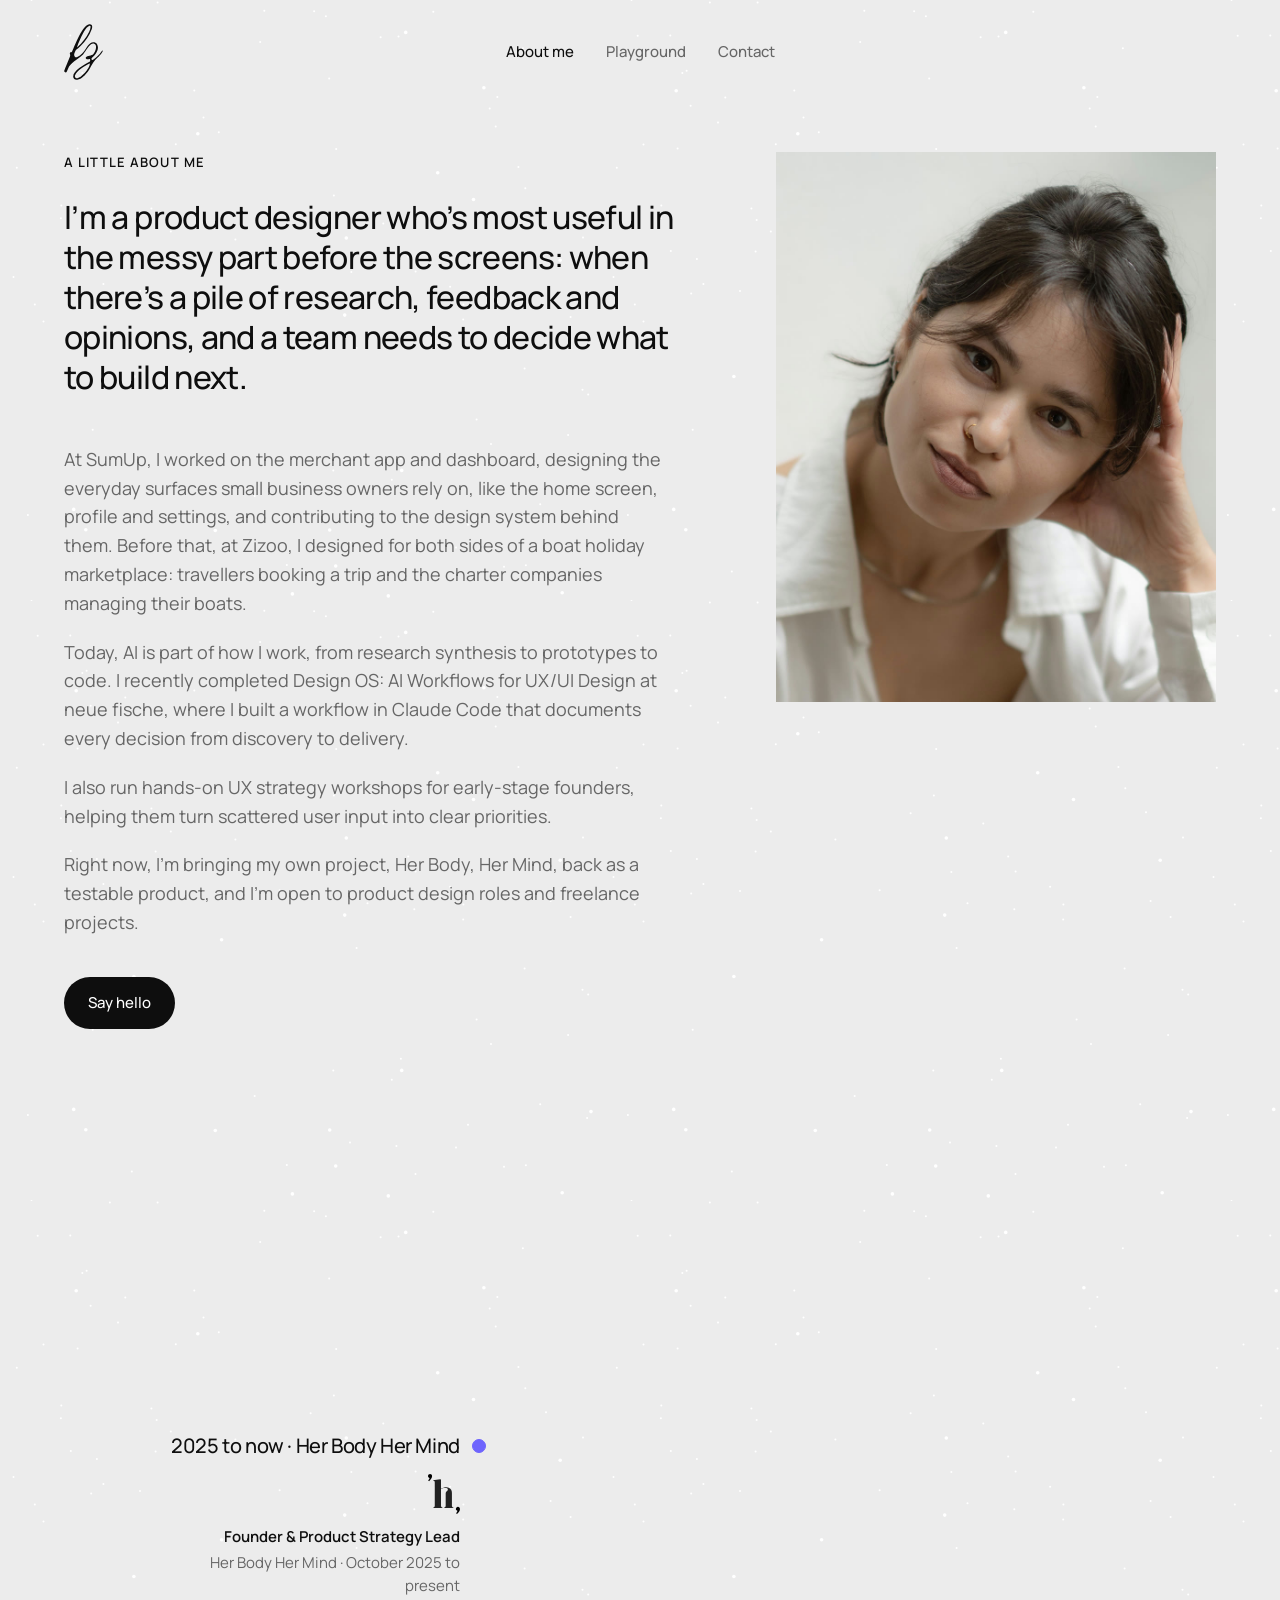
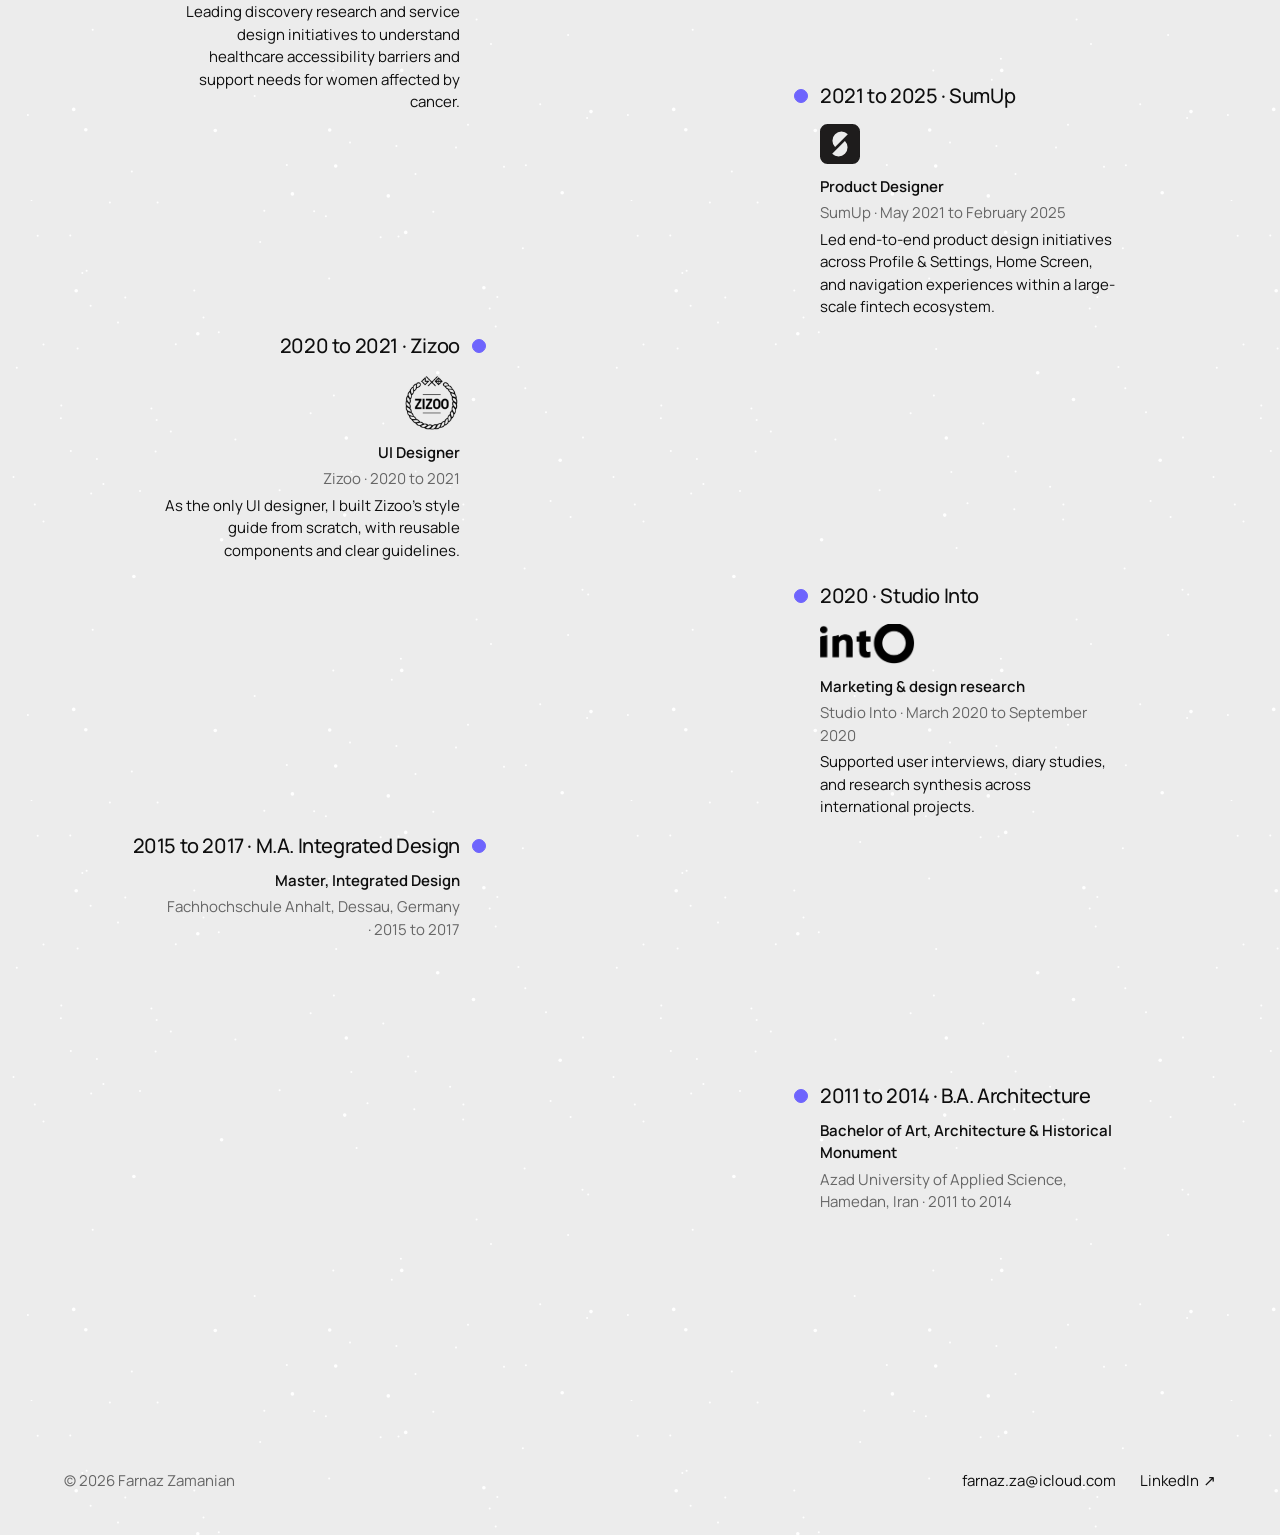
==== commit 5f4abb5c: "Refresh home page, About and contact, add the Data viz page and card animations Co-Authored-By: Clau" ====
--- a/02 Site/about.html
+++ b/02 Site/about.html
@@ -7,8 +7,8 @@
   <link rel="preconnect" href="https://fonts.googleapis.com">
   <link rel="preconnect" href="https://fonts.gstatic.com" crossorigin>
   <link rel="stylesheet" href="https://fonts.googleapis.com/css2?family=Manrope:wght@400;500;600&display=swap">
-  <link rel="stylesheet" href="style.css?v=20261106i">
-  <script src="main.js?v=20261106i" defer></script>
+  <link rel="stylesheet" href="style.css?v=20261119a">
+  <script src="main.js?v=20261119a" defer></script>
 </head>
 <body>
   <a class="skip" href="#main">Skip to content</a>
@@ -20,11 +20,18 @@
   </header>
   <main id="main">
     <section class="container aboutme">
-      <img class="aboutme__photo" src="assets/images/farnaz-portrait.jpg" width="960" height="1200" alt="Portrait of Farnaz Zamanian">
-      <h1 class="aboutme__title">About me</h1>
-      <p class="aboutme__intro">Hi, I’m Farnaz, a Berlin-based product designer with 7+ years in digital products. My mixed bag of crafts shapes how I think and design.</p>
-      <p class="aboutme__more">With an M.A. in Integrated Design, I see design as one connected practice, not a series of handoffs. I’ve worked with corporates and early-stage startups, from discovery to launch. Lately, I use AI as a playground to test ideas fast and share what I learn. I’m also building Her Body Her Mind, creative and reflective workshops for women caring for someone with cancer. I’m open to freelance work and ambitious startups. Have an idea or a problem to untangle? Say hello.</p>
-      <div class="aboutme__action"><a class="cta cta--dark" href="contact.html"><svg class="cta__icon" viewBox="0 0 24 24" aria-hidden="true" focusable="false"><rect x="3" y="5" width="18" height="14" rx="2" fill="none" stroke="currentColor" stroke-width="1.8"/><path d="m4 7 8 6 8-6" fill="none" stroke="currentColor" stroke-width="1.8" stroke-linecap="round" stroke-linejoin="round"/></svg><span class="cta__label">Say hello</span></a></div>
+      <div class="aboutme__text">
+        <h1 class="aboutme__label">A little about me</h1>
+        <p class="aboutme__lead">I’m a product designer who’s most useful in the messy part before the screens: when there’s a pile of research, feedback and opinions, and a team needs to decide what to build next.</p>
+        <div class="aboutme__body">
+          <p>At SumUp, I worked on the merchant app and dashboard, designing the everyday surfaces small business owners rely on, like the home screen, profile and settings, and contributing to the design system behind them. Before that, at Zizoo, I designed for both sides of a boat holiday marketplace: travellers booking a trip and the charter companies managing their boats.</p>
+          <p>Today, AI is part of how I work, from research synthesis to prototypes to code. I recently completed Design OS: AI Workflows for UX/UI Design at neue fische, where I built a workflow in Claude Code that documents every decision from discovery to delivery.</p>
+          <p>I also run hands-on UX strategy workshops for early-stage founders, helping them turn scattered user input into clear priorities.</p>
+          <p>Right now, I’m bringing my own project, Her Body, Her Mind, back as a testable product, and I’m open to product design roles and freelance projects.</p>
+        </div>
+        <div class="aboutme__action"><a class="cta cta--dark" href="contact.html"><svg class="cta__icon" viewBox="0 0 24 24" aria-hidden="true" focusable="false"><rect x="3" y="5" width="18" height="14" rx="2" fill="none" stroke="currentColor" stroke-width="1.8"/><path d="m4 7 8 6 8-6" fill="none" stroke="currentColor" stroke-width="1.8" stroke-linecap="round" stroke-linejoin="round"/></svg><span class="cta__label">Say hello</span></a></div>
+      </div>
+        <img class="aboutme__photo" src="assets/images/farnaz-portrait.jpg" width="960" height="1200" alt="Portrait of Farnaz Zamanian">
     </section>
     <section class="container tl" aria-labelledby="tl-title">
       <h2 class="sr-only" id="tl-title">Experience and education</h2>
@@ -63,5 +70,14 @@
       </div>
     </section>
   </main>
+  <footer class="site-footer site-footer--slim">
+    <div class="container endbar">
+      <p class="endbar__name">© 2026 Farnaz Zamanian</p>
+      <ul class="endbar__links">
+        <li><a href="mailto:farnaz.za@icloud.com">farnaz.za@icloud.com</a></li>
+        <li><a href="https://www.linkedin.com/in/farnaz-zamanian-37882090/" target="_blank" rel="noopener">LinkedIn<span class="endbar__arrow" aria-hidden="true">↗</span><span class="sr-only"> (opens in a new tab)</span></a></li>
+      </ul>
+    </div>
+  </footer>
 </body>
 </html>
--- a/02 Site/style.css
+++ b/02 Site/style.css
@@ -406,6 +406,7 @@
   line-height: 1.3;
   color: var(--text-2);
 }
+.cs__lead--small { font-size: 20px; font-weight: 400; letter-spacing: 0; line-height: 1.5; } /* founder, 16 Nov 2026: SumUp FTU, 04 Validation and testing */
 
 .cs__snapshot {
   display: grid;
@@ -516,6 +517,7 @@
   line-height: 1.1;
 }
 .cs__section .cs__point { margin-top: 24px; }
+.cs__section h3.cs__step { margin: var(--cs-h3-above) 0 0; font-size: var(--cs-h3); letter-spacing: -0.02em; line-height: 1.2; } /* numbered process step inside a section */
 .cs__section h4 {
   margin: var(--cs-h3-above) 0 16px;
   font-size: var(--cs-h3);
@@ -724,6 +726,68 @@
 @media (prefers-reduced-motion: reduce) {
   .js .step .step__text,
   .js .step .step__media { opacity: 1; transform: none; }
+}
+
+/* Sticky process steps (founder, 16 Nov 2026): steps scroll on the left, the visual on the right stays and swaps to the step in view */
+.steps-sticky { display: grid; grid-template-columns: minmax(0, 2fr) minmax(0, 3fr); gap: 48px; align-items: start; margin: var(--cs-visual) 0 0; }
+.steps-sticky .steps { margin: 0; }
+.steps-sticky .step + .step { margin-top: 30vh; }
+.steps-sticky .step:last-child { padding-bottom: 20vh; }
+.cs__content .step .step__what { margin-top: 12px; }
+.cs__content .step strong { font-weight: 600; color: var(--text); }
+.step__media--inline { display: none; }
+.steps-stage { position: sticky; top: 15vh; display: grid; margin: 0; }
+.steps-stage > * { grid-area: 1 / 1; margin: 0; opacity: 0; visibility: hidden; transition: opacity .4s var(--ease), visibility .4s; }
+.steps-stage > .is-active { opacity: 1; visibility: visible; }
+/* Two or more images for one step: swipe, or use the dots */
+.swipe__track { display: flex; gap: 16px; overflow-x: auto; overflow-y: hidden; scroll-snap-type: x mandatory; scrollbar-width: none; }
+.swipe__track::-webkit-scrollbar { display: none; }
+.swipe__track:focus-visible { outline: 2px solid var(--accent); outline-offset: 4px; }
+.swipe__slide { flex: 0 0 100%; margin: 0; scroll-snap-align: start; }
+.steps-sticky .swipe .cs-media__item { aspect-ratio: auto; width: auto; max-width: 100%; height: auto; max-height: 60vh; margin-inline: auto; background: none; } /* own shape, no gray letterbox (founder, 16 Nov 2026) */
+.swipe__track { align-items: flex-start; transition: height .3s var(--ease); }
+@media (prefers-reduced-motion: reduce) { .swipe__track { transition: none; } }
+.swipe__dots { display: flex; justify-content: center; margin-top: 4px; }
+.swipe__dots button { display: grid; place-items: center; width: 44px; height: 44px; padding: 0; border: 0; background: none; cursor: pointer; }
+.swipe__dots button::before { content: ""; width: 8px; height: 8px; border-radius: 50%; background: var(--text-2); opacity: .35; transition: opacity .3s, background-color .3s; }
+.swipe__dots button[aria-current="true"]::before { background: var(--accent); opacity: 1; }
+.steps-sticky .cs-media__item { aspect-ratio: auto; height: auto; }
+.steps-sticky .cs-media__placeholder { aspect-ratio: 4 / 3; }
+.steps-sticky figcaption { margin-top: 12px; font-size: 13px; font-weight: 500; line-height: 1.4; color: var(--text-2); }
+@media (max-width: 960px) {
+  .steps-sticky { grid-template-columns: 1fr; }
+  .steps-stage { display: none; }
+  .step__media--inline { display: block; margin: 16px 0 0; }
+  .steps-sticky .step + .step { margin-top: 64px; }
+  .steps-sticky .step:last-child { padding-bottom: 0; }
+}
+@media (prefers-reduced-motion: reduce) {
+  .steps-stage > * { transition: none; }
+}
+
+/* Annotated screen (founder, 16 Nov 2026): labels on the left point at parts of the screen and slide in one by one */
+.annot { display: grid; grid-template-columns: minmax(0, 1fr) minmax(0, 420px); gap: 0 24px; max-width: 800px; margin: var(--cs-visual) auto 0; }
+.annot__labels { position: relative; margin: 0; padding: 0; list-style: none; }
+.annot__label { position: absolute; left: 0; right: 0; top: var(--top); height: var(--h); display: flex; flex-direction: column; justify-content: center; gap: 2px; padding-right: 40px; }
+.annot__label::after { content: ""; position: absolute; right: 0; top: 0; bottom: 0; width: 16px; border: 1.5px solid var(--text); border-right: 0; }
+.annot__title { font-size: 15px; font-weight: 600; line-height: 1.3; color: var(--text); }
+.annot__note { font-size: 13px; font-style: italic; line-height: 1.4; color: var(--text-2); }
+.annot__img { display: block; width: 100%; height: auto; border-radius: 24px; }
+.annot figcaption { grid-column: 2; margin-top: 12px; font-size: 13px; font-weight: 500; line-height: 1.4; color: var(--text-2); text-align: center; }
+/* Revealed one by one while scrolling, like the About me experience string: the bracket draws, then the label fades up */
+.js .annot__label .annot__title, .js .annot__label .annot__note { opacity: 0; transform: translateY(8px); transition: opacity .5s var(--ease) .15s, transform .5s var(--ease) .15s; }
+.js .annot__label::after { transform: scaleY(0); transform-origin: top; transition: transform .4s var(--ease); }
+.js .annot__label.is-in .annot__title, .js .annot__label.is-in .annot__note { opacity: 1; transform: none; }
+.js .annot__label.is-in::after { transform: none; }
+@media (max-width: 720px) {
+  .annot { grid-template-columns: 1fr; }
+  .annot__labels { order: 2; margin-top: 16px; }
+  .annot__label { position: static; height: auto; padding: 0 0 12px; }
+  .annot__label::after { display: none; }
+  .annot figcaption { order: 3; grid-column: 1; }
+}
+@media (prefers-reduced-motion: reduce) {
+  .js .annot__label .annot__title, .js .annot__label .annot__note, .js .annot__label::after { opacity: 1; transform: none; transition: none; }
 }
 
 /* Text for screen readers only */
@@ -1175,7 +1239,7 @@
 .hcap__nav { justify-content: center; }
 @keyframes hero-up { from { opacity: 0; transform: translateY(12px); } to { opacity: 1; transform: none; } }
 @media (max-width: 720px) {
-  .hero { overflow-x: clip; } /* the card fan is wider than a phone; clip it so the page doesn't scroll sideways */
+  /* the hero no longer clips sideways; main { overflow-x: clip } (tools marquee) keeps the page from scrolling sideways */
   .hero .hstack { justify-self: start; translate: none; }
   .hcap { text-align: left; }
   .hcap__nav { justify-content: flex-start; }
@@ -1199,3 +1263,259 @@
 /* "Say hello" above the home form: the "My AI OS" label size (founder, 6 Nov 2026) */
 .footer__label.footer__label--hello { margin-bottom: 16px; font-size: 17px; font-weight: 600; color: var(--accent-text); }
 
+
+/* SumUp summary pages (founder, 11 Nov 2026): same hero and feature grids as Her Body, Her Mind.
+   Minimal phone mockups: one dark stroke, rounded corners, no notch, no buttons, no shadow (founder's reference, 11 Nov 2026). */
+.cs--sumup .cs__section > h2 { margin: 0; font-size: var(--cs-h2); font-weight: 600; letter-spacing: -0.03em; line-height: 1.1; }
+.cs--sumup .cs__section > .cs__point { margin: 24px 0 0; }
+.cs--sumup .cs__story { margin-top: 16px; }
+.cs--sumup .cs__request .cta { margin-top: 32px; }
+.phone-line { overflow: hidden; padding-block: 14px; border: 3px solid var(--text); border-radius: 36px; background: #FFFFFF; }
+.phone-line img { display: block; width: 100%; height: auto; }
+.phone-line--dim { background: #999999; } /* matches the screen's own modal overlay, so it runs full height */
+.phone-line--hero { width: 280px; }
+.phone-line--flush-top { padding-top: 0; } /* screen with a dark header runs to the top of the frame */
+.phone-strip { display: grid; grid-template-columns: repeat(5, minmax(0, 1fr)); gap: 16px; margin: 32px 0 0; }
+.phone-strip__item { margin: 0; }
+.phone-strip .phone-line { border-width: 2px; border-radius: 24px; padding-block: 10px; }
+.phone-strip figcaption { margin-top: 12px; font-size: 13px; font-weight: 500; line-height: 1.4; color: var(--text-2); text-align: center; }
+@media (max-width: 960px) {
+  .phone-strip { display: flex; overflow-x: auto; scroll-snap-type: x mandatory; padding-bottom: 8px; }
+  .phone-strip__item { flex: 0 0 180px; scroll-snap-align: start; }
+}
+@media (max-width: 720px) {
+  .phone-line--hero { width: 240px; }
+}
+.cs--sumup .cta--dark, .cs--sumup .cta--dark .cta__label { color: #FFFFFF; } /* white on #0E0E0E */
+.cs--sumup .cs__content, .cs--sumup .cs__body > * { min-width: 0; } /* keep the phone strip scrolling inside its column on phones */
+
+/* Case study visual slot: animated mockup (video), image or placeholder (founder, 12 Nov 2026) */
+.cs-media { margin: 32px 0 0; }
+.cs-media__item, .cs-media__placeholder { display: block; width: 100%; aspect-ratio: 16 / 9; border-radius: 24px; background: var(--mockup-bg); object-fit: cover; }
+.cs-media__placeholder { display: flex; flex-direction: column; align-items: center; justify-content: center; gap: 8px; border: 2px dashed var(--text); color: var(--text); font-size: 16px; font-weight: 600; text-align: center; padding: 16px; } /* #0E0E0E on #D4D5DA: 13.5:1 */
+.cs-media__hint { font-size: 14px; font-weight: 400; }
+.cs-media__item--full { aspect-ratio: auto; height: auto; }
+.cs-media__item--stacked { margin-top: 24px; }
+/* Outline laptop, same line style as .phone-line (founder, 16 Nov 2026) */
+.laptop { width: min(640px, 100%); margin: 48px auto 0; }
+.laptop__screen { padding: 10px; border: 3px solid var(--text); border-radius: 16px 16px 4px 4px; background: #FFFFFF; }
+.laptop__screen video { display: block; width: 100%; height: auto; border-radius: 4px; }
+.laptop__screen img { display: block; width: 100%; height: auto; border-radius: 4px; }
+.laptop__base { height: 14px; margin: 0 -7%; border: 3px solid var(--text); border-radius: 2px 2px 14px 14px; background: #FFFFFF; }
+.laptop--wide { width: min(880px, 100%); }
+.laptop figcaption { margin-top: 12px; font-size: 13px; font-weight: 500; line-height: 1.4; color: var(--text-2); text-align: center; }
+/* Phone on the left, cards on the right, like the hero row */
+.cs-split { display: flex; justify-content: center; align-items: center; gap: 24px; margin-top: 32px; }
+.cs-split__mock { display: flex; flex-direction: column; align-items: center; gap: 12px; margin: 0; }
+.cs-media--phone { margin: 0; }
+/* Final mockups: app and web side by side (founder, 16 Nov 2026) */
+.final-row { display: grid; grid-template-columns: auto minmax(0, 1fr); gap: 48px; align-items: end; margin-top: var(--cs-visual); }
+.final-row .phone-line--hero { width: 220px; }
+.final-row .laptop { width: 100%; margin: 0; padding-inline: 7%; }
+@media (max-width: 960px) {
+  .final-row { grid-template-columns: 1fr; justify-items: center; }
+}
+.cs-split__mock figcaption { font-size: 13px; font-weight: 500; line-height: 1.4; color: var(--text-2); text-align: center; }
+.cs__content .cs-split .cs-split__cards { flex: 0 1 660px; margin: 0; }
+@media (max-width: 960px) {
+  .cs-split { flex-direction: column; align-items: stretch; gap: 32px; }
+  .cs__content .cs-split .cs-split__cards { flex: none; }
+} /* show the whole board, no 16:9 crop */
+.cs-media figcaption { margin-top: 12px; font-size: 13px; font-weight: 500; line-height: 1.4; color: var(--text-2); } /* #666 on #ECECEC: 4.9:1 */
+.cs--sumup .cs-media + .cs__point { margin-top: 48px; }
+.cs--sumup .cs-media + .cs-media { margin-top: 48px; }
+/* Same gap between info cards and the visuals around them */
+.cs--sumup .phone-strip + .fgrid, .cs--sumup .cs-media + .fgrid, .cs--sumup .laptop + .fgrid { margin-top: var(--cs-visual); }
+.cs--sumup .fgrid + .laptop, .cs--sumup .fgrid + .cs-media { margin-top: var(--cs-visual); }
+/* Data viz outcome: the animated mobile widget next to the widget set (founder, 17 Nov 2026) */
+.final-row .widget-loop { width: 300px; }
+.widget-loop video { display: block; width: 100%; height: auto; border-radius: 32px; }
+.final-row--pair { display: flex; justify-content: center; align-items: flex-end; gap: 32px; }
+.final-row--pair .widget-loop { flex: 1 1 0; width: auto; max-width: 320px; }
+.final-row--pair .home-loop .phone-line--hero { width: 270px; }
+.phone-line video { display: block; width: 100%; height: auto; }
+@media (max-width: 700px) { .final-row--pair { flex-direction: column; align-items: center; gap: 40px; } }
+/* Data viz principles board (founder, 17 Nov 2026): rebuilt from the "Start Here" board, black with white text; only the white outlines draw, with a dot riding the tip, when the board scrolls into view */
+.pboard { background: #000; color: #fff; border-radius: 24px; padding: clamp(32px, 5vw, 64px); }
+.pboard__grid { list-style: none; margin: 0; padding: 0; display: grid; grid-template-columns: 1fr 1fr; grid-template-areas: "a b" "a c" "d e"; gap: 72px 56px; }
+.pboard__box { position: relative; padding: 0 28px 36px 36px; }
+.pboard__box--1 { grid-area: a; } .pboard__box--2 { grid-area: b; } .pboard__box--3 { grid-area: c; } .pboard__box--4 { grid-area: d; } .pboard__box--5 { grid-area: e; }
+.pboard__num { display: inline-block; margin: -16px 0 0 56px; font-size: 28px; font-weight: 600; line-height: 32px; }
+.cs__section .pboard__title, .pboard__title { margin: 20px 0 24px -24px; font-size: 32px; font-weight: 600; letter-spacing: -0.02em; line-height: 1.2; color: #fff; }
+.pboard__box p { margin: 0 0 20px 64px; max-width: 34ch; font-size: 15px; line-height: 1.5; color: #fff; }
+.pboard__box p:last-child { margin-bottom: 0; }
+.pboard__line { position: absolute; inset: 0; width: 100%; height: 100%; overflow: visible; pointer-events: none; }
+.pboard__line path, .pboard__line circle.end { fill: none; stroke: #fff; stroke-width: 1; }
+.pboard__line circle.tip { fill: #fff; }
+@media (max-width: 700px) {
+  .pboard__grid { grid-template-columns: 1fr; grid-template-areas: "a" "b" "c" "d" "e"; gap: 56px; }
+  .pboard__box p { margin-left: 40px; }
+}
+/* Home: bento grid of case studies (founder, 17 Nov 2026), replaces the card stack.
+   3 masonry columns from 1024 px (each card's column is set in the HTML), 2 from 640 px, 1 below, in reading order.
+   Each card has its own background; Data viz #B459FF (founder). Media scales to 1.03 on hover; the title gets an arrow. */
+.bento { --bento-gap: 26px; display: grid; grid-template-columns: 1fr; gap: 20px; margin-top: 72px; scroll-margin-top: 32px; }
+.bento__col { display: flex; flex-direction: column; gap: var(--bento-gap); min-width: 0; }
+.bento__item { display: block; color: var(--text); text-decoration: none; border-radius: 20px; }
+.bento__item:focus-visible { outline: 2px solid var(--text); outline-offset: 4px; }
+.bento__box { position: relative; aspect-ratio: var(--ratio, 4 / 5); border-radius: 20px; overflow: hidden; background: var(--card-bg, var(--surface, #F7F7F4)); display: grid; place-items: center; }
+.bento__box > * { transition: transform .6s cubic-bezier(.22, 1, .36, 1); }
+.bento__img { position: absolute; inset: 0; width: 100%; height: 100%; object-fit: cover; }
+.bento__phone { width: 54%; border-radius: 30px; }
+.bento__vid { display: block; width: 52%; height: auto; } /* video with its own phone frame on a dark card */
+.bento__cap { display: flex; justify-content: space-between; align-items: baseline; gap: 16px; margin: 12px 2px 0; font-size: 12px; line-height: 1.35; }
+.bento__title { font-weight: 400; }
+.bento__meta { flex: none; color: var(--text-2); }
+.bento__arrow { display: inline-block; margin-left: 6px; opacity: 0; transform: translateX(-4px); transition: opacity .3s, transform .3s; }
+@media (hover: hover) and (pointer: fine) {
+  .bento__item:hover .bento__box > * { transform: scale(1.03); }
+  .bento__item:hover .bento__arrow, .bento__item:focus-visible .bento__arrow { opacity: 1; transform: none; }
+}
+.js .bento__item { opacity: 0; transform: translateY(24px); transition: opacity .7s cubic-bezier(.22, 1, .36, 1), transform .7s cubic-bezier(.22, 1, .36, 1); }
+.js .bento__item.is-in { opacity: 1; transform: none; }
+@media (min-width: 640px) { .bento { grid-template-columns: repeat(2, minmax(0, 1fr)); gap: var(--bento-gap); align-items: start; } }
+@media (min-width: 1024px) { .bento { grid-template-columns: repeat(3, minmax(0, 1fr)); } }
+@media (max-width: 639px) { .bento { --bento-gap: 20px; } .bento__cap { flex-direction: column; gap: 2px; } }
+@media (prefers-reduced-motion: reduce) {
+  .js .bento__item { opacity: 1; transform: none; transition: none; }
+  .bento__box > *, .bento__arrow { transition: none; }
+  .bento__item:hover .bento__box > * { transform: none; }
+}
+
+/* "My AI OS" tools marquee (founder, 18 Nov 2026): replaces the pills. Two rows drift sideways (founder, 18 Nov 2026: two, not four) in alternating directions, full width.
+   White tiles; icon colors are darker shades of the prompt's hues, each at least 3:1 on white. */
+main { overflow-x: clip; } /* the full-width rows never make the page scroll sideways */
+.hero__label + .tools { margin-top: 16px; }
+.hero__intro + .bento { margin-top: 120px; } /* founder, 19 Nov 2026: generous room between intro and cards (was 72px) */
+.tools { position: relative; width: 100vw; margin-left: calc(50% - 50vw); }
+.tools__sprite { position: absolute; width: 0; height: 0; overflow: hidden; }
+.tools__rows { display: grid; gap: 12px; overflow: hidden; }
+.tools__track { display: flex; gap: 24px; width: max-content; padding-right: 24px; } /* the trailing gap makes the track exactly 3 sets wide */
+.tools__chip { display: inline-flex; align-items: center; gap: 10px; flex: none; color: var(--text); font-size: 17px; font-weight: 500; white-space: nowrap; }
+.tools__tile { display: grid; place-items: center; width: 44px; height: 44px; border-radius: 12px; background: var(--pill); }
+.tools__tile svg { width: 24px; height: 24px; fill: none; stroke: currentColor; stroke-width: 2.4; stroke-linecap: round; stroke-linejoin: round; }
+.tools__tile img { display: block; width: 24px; height: 24px; filter: brightness(0) invert(.055); } /* logo in text primary #0E0E0E */
+.tools__pause { display: grid; place-items: center; width: 44px; height: 44px; margin: 16px auto 0; padding: 0; border: 0; border-radius: 50%; background: var(--pill); color: var(--text); cursor: pointer; }
+.tools__pause svg { width: 20px; height: 20px; fill: none; stroke: currentColor; stroke-width: 2; stroke-linecap: round; stroke-linejoin: round; }
+.tools__pause:focus-visible { outline: 2px solid var(--accent); outline-offset: 2px; }
+.tools__icon-play, .tools.is-paused .tools__icon-pause { display: none; }
+.tools.is-paused .tools__icon-play { display: inline; }
+/* Drift: JS clones each set twice and sets --dur from the set width; one loop moves the track by one set */
+.tools.is-live .tools__track { animation: tools-left var(--dur, 48s) linear var(--delay, 0s) infinite; }
+.tools.is-live [data-dir="right"] .tools__track { animation-name: tools-right; }
+.tools.is-paused .tools__track, .tools__rows:hover .tools__track { animation-play-state: paused; }
+@keyframes tools-left { from { transform: translateX(0); } to { transform: translateX(-33.3333%); } }
+@keyframes tools-right { from { transform: translateX(-33.3333%); } to { transform: translateX(0); } }
+/* Entrance: each row slides in from the side it drifts away from, 150 ms apart */
+.js .tools.is-in .tools__row { animation: tools-in-left 1s cubic-bezier(0, 0, .2, 1) both; animation-delay: calc(300ms + var(--i, 0) * 150ms); }
+.js .tools.is-in .tools__row[data-dir="right"] { animation-name: tools-in-right; }
+@media (prefers-reduced-motion: no-preference) { .js .tools:not(.is-in) .tools__row { opacity: 0; } } /* rows wait until the section scrolls into view */
+.tools__row:nth-child(2) { --i: 1; }
+@keyframes tools-in-left { from { transform: translateX(40vw); opacity: 0; } 67% { opacity: 1; } to { transform: none; } }
+@keyframes tools-in-right { from { transform: translateX(-40vw); opacity: 0; } 67% { opacity: 1; } to { transform: none; } }
+@media (max-width: 720px) {
+  .tools__chip { font-size: 15px; }
+  .tools__tile { width: 40px; height: 40px; border-radius: 11px; }
+  .tools__tile svg, .tools__tile img { width: 22px; height: 22px; }
+}
+/* Reduced motion: no drift and no entrance; one row of the nine tools, wrapped and centred */
+@media (prefers-reduced-motion: reduce) {
+  .tools { width: auto; margin-left: 0; }
+  .js .tools.is-in .tools__row { animation: none; }
+  .tools__row:not(:first-child), .tools__chip.is-clone, .tools__pause { display: none; }
+  .tools.is-live .tools__track { animation: none; }
+  .tools__track { flex-wrap: wrap; justify-content: center; width: auto; padding-right: 0; gap: 12px 24px; }
+}
+
+/* Intro layout (founder, 18 Nov 2026, from a reference screenshot): name on the left in the first grid column, the intro and the AI workflow line in columns 2 and 3; left aligned.
+   The lead phrase is text primary, the rest text secondary (#666666, 4.8:1 on #ECECEC). */
+.hero__intro { text-align: left; }
+.hero__lead { width: auto; margin-inline: 0; }
+.hero__lead .hero__title { white-space: normal; font-size: 28px; line-height: 1.25; letter-spacing: -0.02em; font-weight: 500; }
+.hero__lead .hero__text { margin: 16px 0 0; max-width: 30ch; font-size: 28px; line-height: 1.25; letter-spacing: -0.02em; color: var(--text-2); }
+.hero__strong { display: block; margin-bottom: 10px; color: var(--text); font-weight: 600; } /* founder, 19 Nov 2026: the first sentence on its own line, 10px above the rest */
+.hero__intro .hero__text.hero__thesis { margin-inline: 0; }
+@media (min-width: 1024px) {
+  .hero__intro { display: grid; grid-template-columns: repeat(3, minmax(0, 1fr)); column-gap: 26px; } /* same columns and gap as the case study grid */
+  .hero__lead { display: contents; }
+  .hero__lead .hero__title { grid-column: 1; grid-row: 1 / span 2; align-self: start; padding-top: 1px; } /* first line sits on the intro's first line */
+  .hero__lead .hero__text { grid-column: 2 / 4; grid-row: 1; margin: 0 0 0 -16px; max-width: none; font-size: 30px; } /* founder, 19 Nov 2026: 16px closer to the name, so it starts 16px left of the second card column */
+}
+
+/* Workflow section (founder, 19 Nov 2026): below the case study grid, the AI workflow line at 30px above the tools marquee; the contact form follows in the footer.
+   Generous spacing: about 160px between the cards, this section and the form. */
+.workflow { padding-block: 64px; }
+.workflow__title { margin: 0; max-width: none; text-wrap: pretty; /* no single word on the last line */ /* runs to the grid's right edge, like the intro (founder, 19 Nov 2026) */ font-size: 30px; font-weight: 600; /* "Tools" headline, semibold black like the intro's first line (founder, 19 Nov 2026) */ line-height: 1.25; letter-spacing: -0.02em; color: var(--text); }
+.workflow__title + .tools { margin-top: 96px; } /* founder, 19 Nov 2026: more room (was 56px) */
+@media (min-width: 1024px) {
+  /* full grid width, from the first card column to the last (founder, 19 Nov 2026) */
+}
+@media (max-width: 720px) {
+  .workflow { padding-block: 40px; }
+  .workflow__title { font-size: 24px; }
+  .workflow__title + .tools { margin-top: 64px; }
+}
+
+/* Top navigation centred on every page (founder, 19 Nov 2026): the links sit in the middle of the bar, the logo stays on the left */
+.nav { position: relative; }
+.nav__links { position: absolute; left: 50%; transform: translateX(-50%); flex-wrap: nowrap; width: max-content; margin: 0; }
+@media (max-width: 479px) { .nav__links { position: static; transform: none; margin: 0 -12px; } } /* narrow phones: no room to centre beside the logo, so the links stay on the right */
+
+/* Contact form, minimal (founder, 19 Nov 2026, from a reference screenshot), in the home footer and on the contact page:
+   heading on the left, the form on the right; fields are a single underline, labels small caps-style, a text button with an arrow.
+   Replaces the white pill fields (6 Nov 2026). The underline (#0E0E0E) is about 16:1 on the page, so fields are visible at rest. */
+.cform-wrap { display: grid; gap: 48px; }
+.cform-wrap .footer__label, .cform-wrap .cform__title, .cform-wrap .cform__done { text-align: left; margin-inline: 0; }
+.cform-wrap .footer__label--hello { font-size: 13px; letter-spacing: .08em; text-transform: uppercase; }
+.cform-wrap .cform__title { margin-bottom: 0; }
+.cform-wrap .cform, .cform-wrap .cform__done { max-width: none; margin-inline: 0; }
+.cform-wrap .cform { gap: 40px; margin-bottom: 0; }
+.cform-wrap .cform__field label { margin-bottom: 4px; font-size: 13px; font-weight: 500; letter-spacing: .08em; text-transform: uppercase; color: var(--text-2); }
+.cform-wrap .cform input, .cform-wrap .cform textarea { min-height: 48px; padding: 8px 0; border: 0; border-bottom: 1.5px solid var(--text); border-radius: 0; background: transparent; box-shadow: none; }
+.cform-wrap .cform textarea { min-height: 140px; }
+.cform-wrap .cform input:focus, .cform-wrap .cform textarea:focus { outline: none; box-shadow: 0 1.5px 0 var(--text); } /* focus: the underline doubles to 3px */
+.cform-wrap .cform .is-error, .cform-wrap .cform .is-error:focus { border-bottom-color: var(--error); box-shadow: 0 1.5px 0 var(--error); }
+.cform-wrap .cform__actions { justify-items: start; }
+.cform__send { display: inline-flex; align-items: center; gap: 8px; min-height: 44px; padding: 0; background: none; color: var(--text); font-size: 15px; font-weight: 600; letter-spacing: .08em; text-transform: uppercase; }
+.cform__arrow { transition: transform .25s var(--ease); }
+.cform__send:hover .cform__arrow { transform: translateX(4px); }
+.cform__send:focus-visible { outline: 2px solid var(--accent); outline-offset: 4px; }
+@media (min-width: 900px) {
+  .cform-wrap { grid-template-columns: minmax(0, 5fr) minmax(0, 7fr); column-gap: 96px; align-items: start; }
+}
+.footer.cform-wrap .footer__label { text-align: left; }
+
+/* About me, refined (founder, 19 Nov 2026, from a reference screenshot): text on the left, portrait on the right; left aligned.
+   "A little about me" label in text primary (not accent), the first paragraph as a large lead, the rest as body text. Replaces the centred layout of 6 Nov 2026. */
+.aboutme { display: grid; gap: 48px; text-align: left; }
+.aboutme__label { margin: 0; font-size: 13px; font-weight: 600; letter-spacing: .08em; text-transform: uppercase; color: var(--text); }
+.aboutme__lead { margin: 24px 0 0; font-size: 32px; font-weight: 500; line-height: 1.25; letter-spacing: -0.02em; color: var(--text); text-wrap: pretty; }
+.aboutme__body { margin-top: 48px; max-width: 60ch; }
+.aboutme__body p { margin: 0; font-size: 18px; /* founder, 19 Nov 2026 (was 17px) */ line-height: 1.6; color: var(--text-2); }
+.aboutme__body p + p { margin-top: 20px; }
+.aboutme .aboutme__action { margin-top: 40px; text-align: left; }
+.aboutme .aboutme__photo { width: 100%; max-width: 480px; margin: 0; }
+@media (min-width: 900px) {
+  .aboutme { grid-template-columns: minmax(0, 7fr) minmax(0, 5fr); column-gap: 96px; align-items: start; }
+  .aboutme .aboutme__photo { justify-self: end; }
+}
+@media (max-width: 720px) {
+  .aboutme__lead { font-size: 24px; }
+  .aboutme .aboutme__photo { max-width: 360px; }
+}
+
+/* Closing strip on every page (founder, 19 Nov 2026): other ways to reach me besides the form. Name and year, email, LinkedIn. */
+.site-footer:has(.endbar) { padding-bottom: 32px; }
+.site-footer--slim { padding-top: 0; }
+.endbar { display: flex; flex-wrap: wrap; align-items: center; justify-content: space-between; gap: 8px 32px; margin-top: 120px; font-size: 15px; color: var(--text-2); }
+.endbar__name { margin: 0; }
+.endbar__links { display: flex; flex-wrap: wrap; gap: 0 24px; margin: 0; padding: 0; list-style: none; }
+.endbar__links a { display: inline-flex; align-items: center; gap: 4px; min-height: 44px; color: var(--text); text-decoration: underline; text-decoration-color: transparent; text-underline-offset: 4px; transition: text-decoration-color .2s var(--ease); }
+.endbar__links a:hover, .endbar__links a:focus-visible { text-decoration-color: currentColor; }
+.endbar__links a:focus-visible { outline: 2px solid var(--accent); outline-offset: 2px; }
+@media (max-width: 720px) { .endbar { margin-top: 80px; flex-direction: column-reverse; align-items: flex-start; } }
+.hero__line { display: block; } /* founder, 19 Nov 2026: each sentence of the intro on its own line */
+.nowrap { white-space: nowrap; }
+.hero__lead .hero__text { text-wrap: pretty; } /* no single word on a last line */
+/* LinkedIn button under the contact heading (founder, 19 Nov 2026): a second, visible way to reach out besides the form */
+.cform__linkedin { gap: 6px; margin-top: 32px; }
